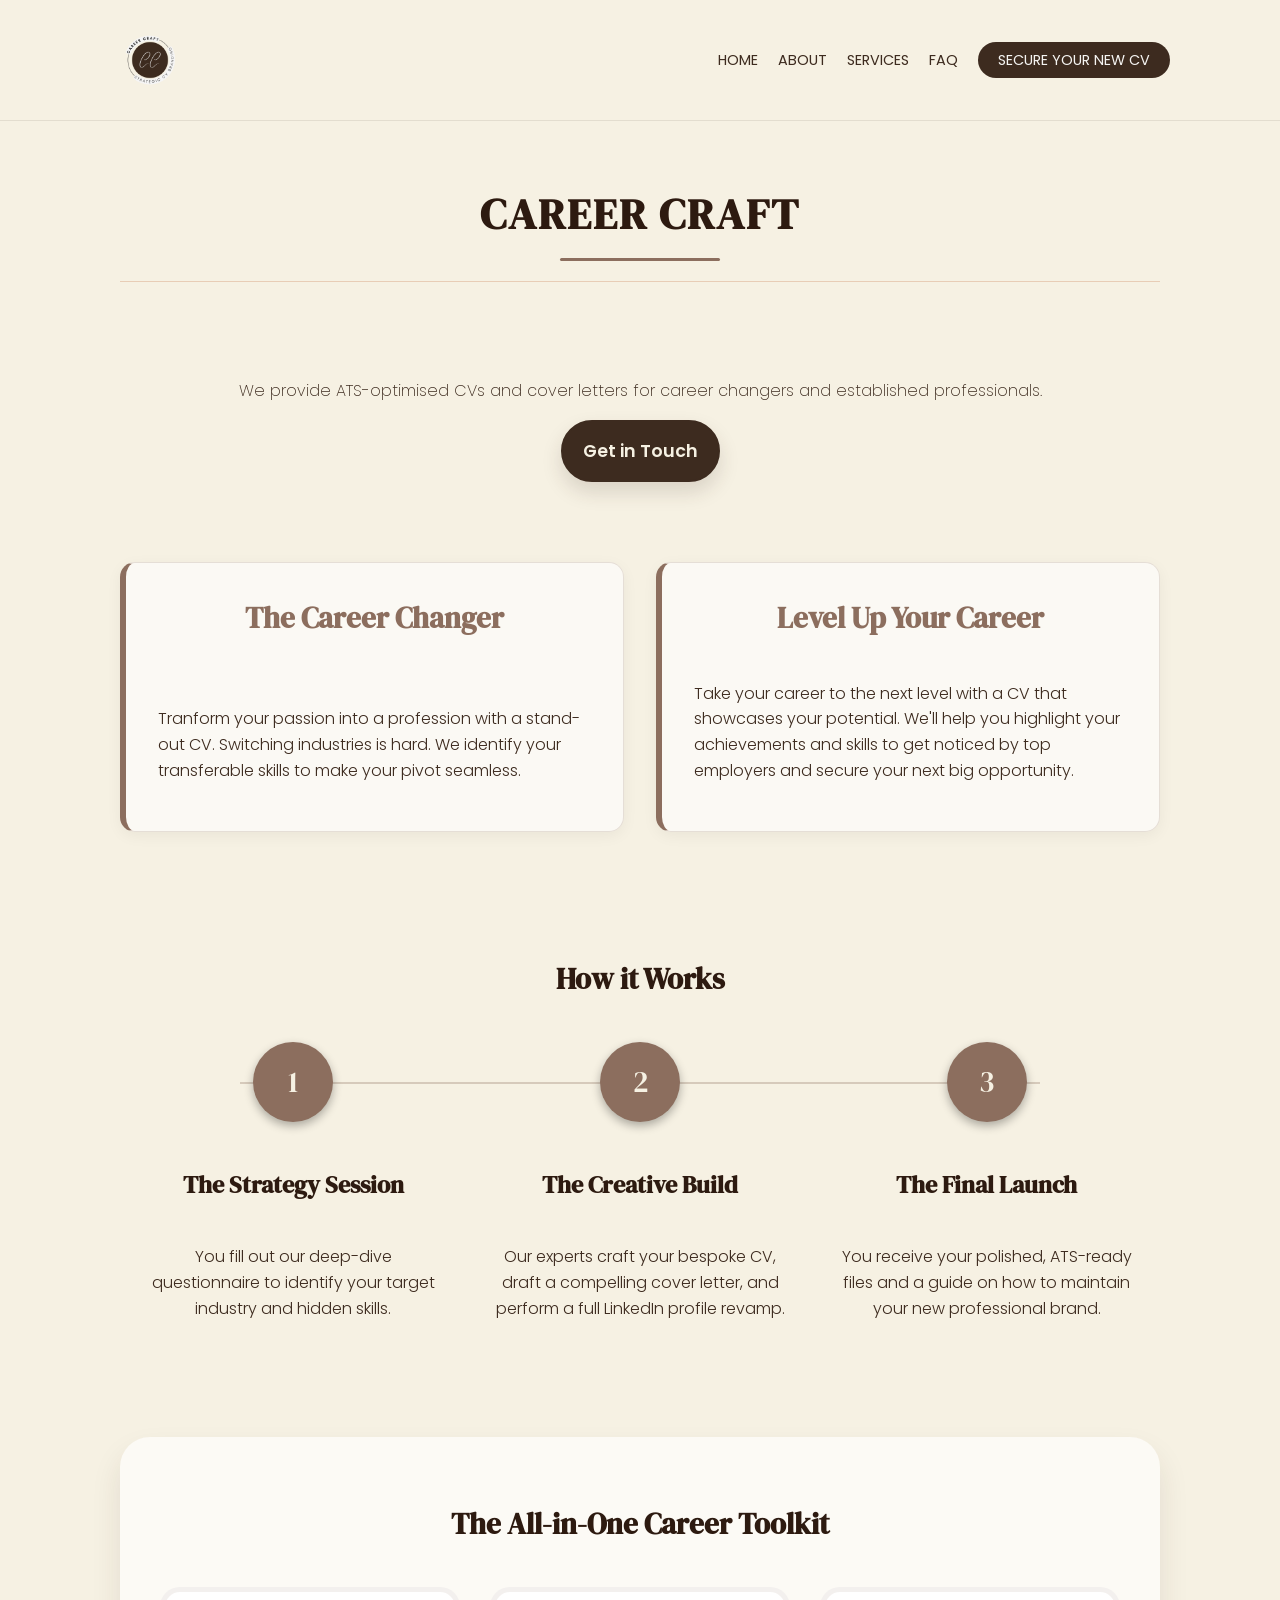
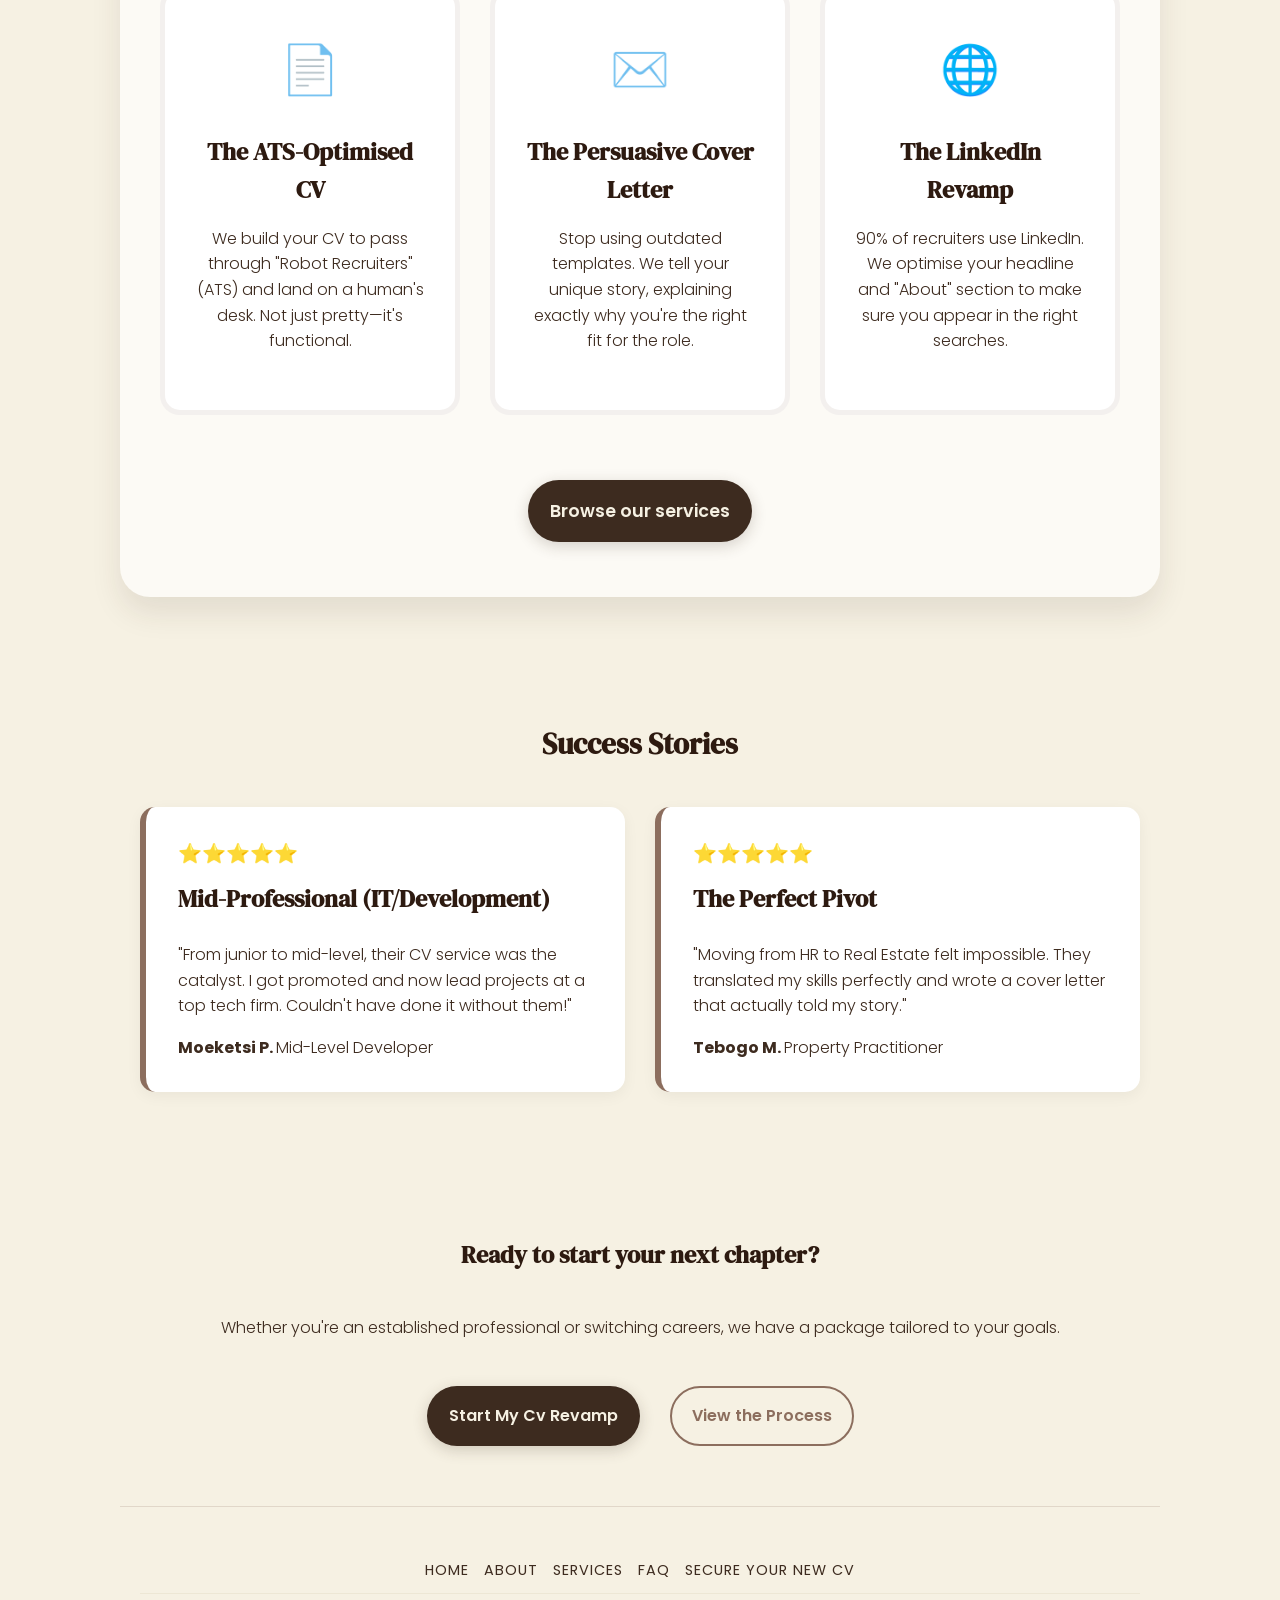
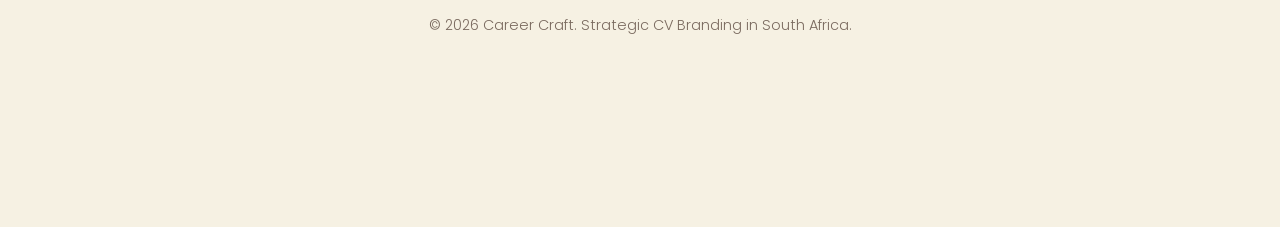
==== index.html @ f2a67783 "updated link names" ====
<!DOCTYPE html>
<html lang="en">

<head>
    <meta charset="UTF-8">
    <meta name="viewport" content="width=device-width, initial-scale=1.0">
    <link rel="stylesheet" href="styles.css">

    <title>Career Craft | Professional CV Writing & ATS Optimization SA</title>
    <link rel="shortcut icon" href="images/favicon.ico.svg" type="image/x-icon">
    <meta property="og:title" content="Home Page | Career Craft">
    <meta property="og:description" content="Professional CV Writing Service">
    <meta property="og:type" content="website">
    <meta property="og:image" content="images/social-preview.png">
    <meta property="og:image:width" content="1200">
    <meta property="og:image:height" content="630">
    <meta property="og:url" content="https://career-craft-ruby-six.vercel.app/">
    <meta property="og:sitename" content="Career Craft">
    <link rel="preconnect" href="https://fonts.googleapis.com">
    <link rel="preconnect" href="https://fonts.gstatic.com" crossorigin>
    <link href="https://fonts.googleapis.com/css2?family=DM+Serif+Display&family=Poppins:wght@300;400;600&display=swap"
        rel="stylesheet">
</head>

<body>



    <nav class="top-nav">
        <div class="nav-container">
            <a href="index.html" class="logo-link">
                <img src="images/logo.png.png" alt="Career Craft Logo" class="nav-logo">
            </a>

            <ul class="nav-links">
                <li><a href="index.html">Home</a></li>
                <li><a href="about.html">About</a></li>
                <li><a href="pricing.html">Services</a></li>
                <li><a href="faq.html">FAQ</a></li>
                <li><a href="contact.html" class="nav-cta">Secure Your New CV</a></li>
            </ul>
        </div>
    </nav>

    <header id="main-title">
        <h1>Career Craft</h1>
    </header>




    <!--Tagline-->
    <section class="hero">
        <p class="tagline">We provide ATS-optimised CVs and cover letters for career changers and established
            professionals.</p>
        <a href="contact.html" class="main-cta-button">Get in Touch</a>
    </section>
    <!--First two cards-->
    <section class="card-container">
        <div class="card">
            <h2>The Career Changer</h2>
            <p>Tranform your passion into a profession with a stand-out CV. Switching industries is hard. We identify
                your transferable skills to make your pivot seamless.</p>
        </div>
        <div class="card">
            <h2>Level Up Your Career</h2>
            <p>Take your career to the next level with a CV that showcases your potential. We'll help you highlight your
                achievements and skills to get noticed by top employers and secure your next big opportunity.</p>
        </div>
    </section>
    <section class="how-it-works">
        <h2>How it Works</h2>
        <div class="process-stepper">
            <div class="step">
                <div class="step-number">1</div>
                <h3>The Strategy Session</h3>
                <p>You fill out our deep-dive questionnaire to identify your target industry and hidden skills.</p>
            </div>
            <div class="step">
                <div class="step-number">2</div>
                <h3>The Creative Build</h3>
                <p>Our experts craft your bespoke CV, draft a compelling cover letter, and perform a full LinkedIn
                    profile
                    revamp.</p>
            </div>
            <div class="step">
                <div class="step-number">3</div>
                <h3>The Final Launch</h3>
                <p>You receive your polished, ATS-ready files and a guide on how to maintain your new professional
                    brand.
                </p>
            </div>
        </div>
    </section>
    <!--Second section of cards-->
    <section class="career-toolkit">
        <h2>The All-in-One Career Toolkit</h2>
        <div class="toolkit-grid">
            <div class="toolkit-card">
                <div class="toolkit-icon">📄</div>
                <h3>The ATS-Optimised CV</h3>
                <p>We build your CV to pass through "Robot Recruiters" (ATS) and land on a human's desk. Not just
                    pretty—it's functional.</p>
            </div>
            <div class="toolkit-card">
                <div class="toolkit-icon">✉️</div>
                <h3>The Persuasive Cover Letter</h3>
                <p>Stop using outdated templates. We tell your unique story, explaining exactly why you're the right fit
                    for
                    the role.</p>
            </div>
            <div class="toolkit-card">
                <div class="toolkit-icon">🌐</div>
                <h3>The LinkedIn Revamp</h3>
                <p>90% of recruiters use LinkedIn. We optimise your headline and "About" section to make sure you appear
                    in
                    the right searches.</p>
            </div>
        </div>
        <div class="toolkit-footer">
            <a href="pricing.html" class="btn-primary">Browse our services</a>
        </div>
    </section>

    <!--Last section of cards-->
    <section class="testimonial-section">
        <h2 class="section-title">Success Stories</h2>
        <div class="testimonial-container">
            <div class="testimonial-card">
                <div class="stars">⭐⭐⭐⭐⭐</div>
                <h3 class="card-headline">Mid-Professional (IT/Development)</h3>
                <p class="card-text">"From junior to mid-level, their CV service was the catalyst. I got promoted and
                    now lead projects at a top tech firm. Couldn't have done it without them!"</p>
                <div class="client-info"><strong>Moeketsi P. </strong><span>Mid-Level Developer</span></div>
            </div>
            <div class="testimonial-card">
                <div class="stars">⭐⭐⭐⭐⭐</div>
                <h3 class="card-headline">The Perfect Pivot</h3>
                <p class="card-text">"Moving from HR to Real Estate felt impossible. They translated my skills perfectly
                    and
                    wrote a
                    cover letter that actually
                    told my story."</p>
                <div class="client-info"><strong>Tebogo M. </strong><span>Property Practitioner</span></div>
            </div>
        </div>
        <!-------Closing paragraph---------->
    </section>
    <section class="home-closer">
        <div class="closer-container">
            <h3>Ready to start your next chapter?</h3>
            <p class="closer-paragraph">Whether you're an established professional or switching careers, we have a
                package tailored to your goals.</p>

            <!-------Pricing and contact buttons------>
            <div class="button-group">
                <a href="pricing.html" class="btn-primary">Start My Cv Revamp</a>
                <a href="about.html" class="btn-secondary">View the Process</a>
            </div>
        </div>
        <!---------Bottom menu bar--------------->
    </section>
    <footer class="site-footer">
        <nav class="bottom-nav">
            <ul class="footer-menu">
                <li><a href="#">Home</a></li>
                <li><a href="about.html" rel="noopener noreferrer">About</a></li>
                <li><a href="pricing.html" rel="noopener noreferrer">Services</a></li>
                <li><a href="faq.html" rel="noopener noreferrer">FAQ</a></li>
                <li><a href="contact.html" rel="noopener noreferrer">Secure Your New CV</a></li>
            </ul>
        </nav>
        <p>&copy; 2026 Career Craft. Strategic CV Branding in South Africa.</p>
    </footer>


    <script src="script.js"></script>
</body>





</html>
---- styles.css ----
* {
    box-sizing: border-box;
}

html {
    scroll-behavior:smooth;
    scroll-padding-top: 120px;
}


body {
    background-color: #f6f1e3;
    color: #3D2B1F;
    font-family: 'Poppins', sans-serif;
    font-weight: 300;
    margin: 0 auto;
    padding: 100px 15px 20px 15px;
    line-height: 1.6;
    overflow-x: hidden;
}

@media (min-width: 1000px) {
    body {
    padding: 110px 120px 150px 120px;
        max-width: 1400px;
        margin: 0 auto;
    }
}


/* Top Navigation Bar */
.top-nav {
    background-color: rgba(246, 241, 227, 0.95);
    backdrop-filter: blur(10px);
    position: fixed;
    top: 0;
    left: 0;
    width: 100%;
    z-index: 1000;
    padding: 5px 0;
    border-bottom: 1px solid rgba(61, 43, 31, 0.1);
}

.nav-container {
    max-width: 1100px;
    margin: 0 auto;
    display: flex;
    justify-content: space-between;
    align-items: center;
    padding: 15px 20px;
}

/* Logo Styling */
.nav-logo {
    height: 80px;
    width: auto;
    display: block;
    transition: height 0.3s ease;
}
/* Responsive Web Design for logo and top nav menu*/
@media (max-width: 768px) {
    .nav-logo {
        height: 65px;
    }
.nav-container {
    padding: 1px 15px;
    flex-direction: column;
    gap: 1px;
}
}

/* Menu links styling */
.nav-links {
    display: flex;
    list-style: none;
    margin: 0;
    flex-wrap: wrap;
    justify-content: center;
    gap: 20px;
}

.nav-links a {
    text-decoration: none;
    color: #3D2B1F;
    font-size: 0.9rem;
    font-weight: 400;
    transition: color 0.3s;
    text-transform: uppercase;
}

.nav-links a:hover {
    color: #7a6a5f;
}

@media (max-width: 768px) {
    .nav-links {
        font-size: 0.8rem;
        gap: 20px;
        padding: 5px;
    }
}

/* Contact Button (CTA) in top nav menu */
.nav-cta {
    background-color: #3D2B1F;
    color: #f5f4f2 !important;
    padding: 8px 20px;
    border-radius: 50px;
    font-weight: 800;
}

.nav-cta:hover {
    background-color: #5a4a3f;
}

/* Headings */

@media (max-width: 768px) {

    h1 {
        font-size: 1.6rem;
    }

    h2 {
        font-size: 1.4rem;
    }

}

h2,
h3,
h4 {
    font-family: 'DM Serif Display', serif;
    color: #2D1A10;
}



#main-title h1 {
    text-align: center;
    padding: 40px 0 20px 0;
    border-bottom: 1px solid rgba(177, 63, 1, 0.2);
    margin-bottom: 40px;
    font-size: 2.7rem;
    letter-spacing: 2px;
    text-transform: uppercase;
    font-family: 'DM Serif Display', serif;
        color: #2D1A10;
}


#main-title h1::after {
    content: '';
    display: block;
    width: 160px;
    height: 3px;
    background-color: #8C6E5E;
    margin: 10px auto 0;
    border-radius: 2px;
}

h2 {
    text-align: center;
    font-size: 1.8rem;
}

h3{
    font-size: 1.5rem;
}

h4 {
    font-size: 1.3rem;
}

p {
    font-size: 1rem;
}

.tagline {
    text-align: center;
    font-weight: 200;
}






/* Card Container Layout */
.card-container {
    display: grid;
    grid-template-columns: repeat(auto-fit, minmax(300px, 1fr));
    gap: 2rem;
    padding: 40px 0;
}

/* Styling for the individual cards */
.card {
    background: rgba(255, 255, 255, 0.6);
    padding: 2rem;
    border-radius: 15px;
    border: 1px solid rgba(140, 110, 94, 0.2);
    transition: transform 0.3s ease, box-shadow 0.3s ease;
    display: flex;
    flex-direction: column;
    justify-content: space-between;
    border-left: 6px solid #8C6E5E;
    box-shadow: 0 4px 15px rgba(0, 0, 0, 0.05); /* Accent line */
}

.card:hover {
    transform: translateY(-10px);
    box-shadow: 0 10px 20px rgba(61, 43, 31, 0.1);
    background: #ffffff;
}

.card h2 {
    margin-top: 0;
    color: #8C6E5E;
}

/* --- Testimonial cards section --- */
.testimonial-section {
    padding: 60px 20px;
    text-align: center;
}

.testimonial-container {
    display: flex;
    flex-direction: column;
    gap: 30px;
    align-items: center;
    margin-top: 40px;
}

.testimonial-card {
    background: #fff;
    padding: 2rem;
    border-radius: 15px;
    border-left: 6px solid #8C6E5E;
    /* Accent line in your brand color */
    box-shadow: 0 4px 15px rgba(0, 0, 0, 0.05);
    width: 100%;
    max-width: 450px;
    /* Prevents cards from getting too wide on tablets */
    box-sizing: border-box;
    text-align: left;
}

.stars {
    color: #8C6E5E;
    margin-bottom: 10px;
    font-size: 1.2rem;
}

.card-headline {
    margin-top: 0;
}

.testimonial-card:hover {
    transform: translateY(-10px);
        box-shadow: 0 10px 20px rgba(61, 43, 31, 0.1);
        background: #ffffff;
}


@media (min-width: 768px) {
    .testimonial-container {
        flex-direction: row;
        /* Side-by-side on desktop */
        justify-content: center;
        align-items: stretch;
        /* Makes cards equal height */
    }

    .testimonial-card {
        flex: 1;
        max-width: 500px;
    }
}

/********Pricing Section**********/

.pricing-card.featured {
    border: 2px solid #8C6E5E;
    transform: scale(1.05);
    background-color: #ffffff;
    z-index: 2;
}


@media (max-width: 768px) {
    .pricing-card.featured {
        transform: scale(1);
        /* Disable scale on mobile to prevent overflow */
        margin: 20px 0;
    }
}

/* --- Process Section Styling --- */
/* --- How It Works Section --- */
.how-it-works {
    padding: 60px 20px;
    text-align: center;
    width: 100%;
    max-width: 1200px;
    margin: 0 auto;
}

.process-stepper {
    display: flex;
    flex-direction: column;
    /* Default to vertical for mobile */
    align-items: center;
    gap: 40px;
    margin-top: 40px;
    position: relative;
}

.process-stepper .step {
    flex: 1;
    display: flex;
    flex-direction: column;
    align-items: center;
    max-width: 400px;
    /* Prevents text from stretching too wide */
}

.step-number {
    width: 80px;
    height: 80px;
    background-color: #8C6E5E;
    color: #f6f1e3;
    border-radius: 50%;
    display: flex;
    align-items: center;
    justify-content: center;
    font-size: 1.8rem;
    font-family: 'DM Serif Display', serif;
    margin-bottom: 20px;
    box-shadow: 0 4px 10px rgba(0, 0, 0, 0.3);
    z-index: 2;
}

/* Desktop Layout: Switch to Row */
@media (min-width: 769px) {
    .process-stepper {
        flex-direction: row;
        justify-content: space-between;
        align-items: flex-start;
    }

    /* The connector line only appears on desktop */
    .process-stepper::after {
        content: '';
        position: absolute;
        top: 40px;
        left: 10%;
        right: 10%;
        height: 2px;
        background: rgba(140, 110, 94, 0.3);
        z-index: 1;
    }
}

/* Small Phone Adjustments */
@media (max-width: 480px) {
    .how-it-works {
        padding: 40px 10px;
    }

    .step-number {
        width: 60px;
        height: 60px;
        font-size: 1.4rem;
    }

    .process-stepper h3 {
        font-size: 1.5rem;
    }
}



/** --- Career Toolkit Section --- */
.career-toolkit {
    background-color: #fcfaf5;
    box-shadow: 0 16px 30px rgba(61, 43, 31, 0.1);
    padding: 40px 40px;
    border-radius: 30px;
    margin: 40px auto;
    max-width: 1200px;
}

.toolkit-grid {
    display: grid;
    grid-template-columns: repeat(auto-fit, minmax(280px, 1fr));
    gap: 30px;
    margin-top: 40px;
}

.toolkit-card {
    background: #ffffff;
    padding: 40px 30px;
    border-radius: 20px;
    border: 5px solid rgba(140, 110, 94, 0.1);
    transition: all 0.3s ease;
    text-align: center;
}

.toolkit-card:hover {
    box-shadow: 0 15px 30px rgba(61, 43, 31, 0.08);
    transform: translateY(-5px);
}

.toolkit-icon {
    font-size: 3rem;
    margin-bottom: 20px;
    display: block;
}

.toolkit-card h3 {
    margin-bottom: 15px;
}

.toolkit-footer {
    margin-top: 50px;
    text-align: center;
}

/* --- Buttons except nva cta button --- */
.btn-primary,
.btn-secondary,
.price-btn {
    display: inline-block;
    border-radius: 50px;
    font-family: 'Poppins', sans-serif;
    font-weight: 600;
    text-decoration: none;
    cursor: pointer;
    transition: all 0.3s ease;
    border: 2px solid transparent;
    text-align: center;
}


.btn-primary {
    background-color: #3D2B1F;
    color: #f6f1e3;
    box-shadow: 0 4px 15px rgba(61, 43, 31, 0.2);
    padding: 15px 20px;
}

.btn-primary:hover {
    background-color: #8C6E5E;
    transform: translateY(-3px);
    box-shadow: 0 6px 20px rgba(140, 110, 94, 0.3);
}

.btn-secondary {
    background-color: transparent;
    border-color: #8C6E5E;
    color: #8C6E5E;
    padding: 15px 20px;
}

.btn-secondary:hover {
    background-color: #8C6E5E;
    color: #f6f1e3;
    transform: translateY(-3px);
    box-shadow: 0 6px 20px rgba(140, 110, 94, 0.3);
}

@media (max-width: 768px) {
    .btn-primary,
    .btn-secondary,
    .price-btn {
        padding: 12px 20px;
        font-size: 0.9rem;
    }

    .btn-primary:hover,
    .btn-secondary:hover,
    .price-btn:hover {
        transform: translateY(-2px);
        color: #f6f1e3;
        background-color: #8C6E5E;
        box-shadow: 0 6px 20px rgba(140, 110, 94, 0.3);
    }
}

/* --- Toolkit Footer Specific Adjustment --- */
.toolkit-footer{
    padding: 15px 20px;
    font-size: 1.1rem;
}



.hero {
    text-align: center;
    padding: 40px 20px;
}
/* --- Main CTA Button (Hero & Closer) --- */

.main-cta-button {
    display: inline-block;
    background-color: #3D2B1F;
    color: #f6f1e3;
    padding: 15px 20px;
    border-radius: 50px;
    font-family: 'Poppins', sans-serif;
    font-weight: 600;
    font-size: 1.1rem;
    text-decoration: none;
    border: 2px solid #3D2B1F;
    transition: all 0.4s cubic-bezier(0.175, 0.885, 0.32, 1.275);
    box-shadow: 0 10px 20px rgba(61, 43, 31, 0.15);
    cursor: pointer;
    animation: cta-pulse 1s infinite;
}

.main-cta-button:hover {
    background-color: #8C6E5E;
        transform: translateY(-3px);
        box-shadow: 0 6px 20px rgba(140, 110, 94, 0.3);
}

@media (max-width: 768px) {
    .main-cta-button {
        padding: 15px 30px;
        font-size: 0.9rem;
    }
}

/* Pulsing animation */
@keyframes cta-pulse {
    0% {
        box-shadow: 0 0 0 0 rgba(61, 43, 31, 0.4);
    }

    70% {
        box-shadow: 0 0 0 15px rgba(61, 43, 31, 0);
    }

    100% {
        box-shadow: 0 0 0 0 rgba(61, 43, 31, 0);
    }
}



.home-closer {
    padding: 60px 20px; 
    text-align: center;
    background-color: #f6f1e3;
}

.button-group {
    display: flex;
    flex-wrap: column;
    justify-content: center;
    gap: 20px;
    margin-top: 30px;
    width: 100%;
}

@media (min-width: 768px) {
    .button-group {
        flex-direction: row;
        /* Side-by-side on desktop only */
        justify-content: center;
        gap: 30px;
    }
}

.hero,
.closer-container {
    text-align: center;
    display: flex;
    flex-direction: column;
    align-items: center;
}



/******************Footer***********************/

.footer-menu {
    display: flex;
    justify-content: center;
    list-style: none;
    padding: 0;
    margin: 5px;
    gap: 15px;
    flex-wrap: wrap;
    list-style: none;

}

.footer-menu li {
    margin: 5px 0;
}

.footer-menu li a {
    color: #3D2B1F;
    text-decoration: none;
    transition: color 0.3s;
    font-weight: 400;
    text-transform: uppercase;
    letter-spacing: 1px;
    font-size: 0.9rem;
}


.footer-menu li a:hover {
    color: #8C6E5E;
}

.site-footer {
    border-top: 1px solid rgba(142, 110, 94, 0.2);
    margin-top: 0;
    text-align: center;
    position: relative;
    color: white;
    bottom: 0;
    left: 0;
    width: 100%;
    background-color: #f6f1e3;
    z-index: 10;
    padding: 40px 20px;
    transition: transform 0.3s ease;
}

@media (max-width: 768px) {
    .site-footer {
        padding-top: 8px;
    }
}

.site-footer p {
    margin: 0;
    font-size: 0.9rem;
    color: #7a6a5f;
    border-top: 1px solid #ede7d5;
    padding-top: 20px;
}

@media (max-width: 400px) {
    .site-footer p {
        font-size: 0.8rem;
        padding-right: 20px;
    }
}

.process-section {
    padding: 80px 20px;
    background-color: #fcfaf5;
}

.process-grid {
    display: flex;
    flex-wrap: wrap;
    gap: 30px;
    justify-content: center;
    max-width: 1200px;
    margin: 40px auto 0;
}

.about-step {
    background: #ffffff;
    flex: 1;
    min-width: 280px;
    /* Forces cards to stack on small mobile screens */
    max-width: 350px;
    padding: 40px 30px;
    border-radius: 15px;
    border-top: 5px solid #3D2B1F;
    /* Thick accent border at the top */
    box-shadow: 0 10px 30px rgba(61, 43, 31, 0.05);
    /* Very soft shadow */
    transition: all 0.3s ease;
    text-align: left;
    /* Keeps the text readable */
}

.about-step:hover {
    transform: translateY(-10px);
    /* Lifts the card on hover */
    box-shadow: 0 15px 40px rgba(61, 43, 31, 0.12);
}

.about-step h4 {
    color: #3D2B1F;
    margin-bottom: 15px;
    display: flex;
    align-items: center;
}

.about-step p {
    line-height: 1.6;
    color: #5a4a3f;
    /* Slightly softer brown for the body text */
}

/* Optional: Add a subtle number circle if you want to get fancy */
.about-step h4::before {
    content: '';
    display: inline-block;
    width: 8px;
    height: 8px;
    background-color: #3D2B1F;
    border-radius: 50%;
    margin-right: 12px;
}

/* --- About Hero Section --- */
.about-hero {
    padding: 70px 20px;
    text-align: center;
    background: linear-gradient(135deg, rgba(170, 149, 136, 0.95), rgba(45, 26, 16, 0.95));
    backdrop-filter: blur(10px);
    color: #f6f1e3;
    margin-bottom: 50px;
    border-radius: 40px;
}

.about-hero h1 {
    color: #f6f1e3;
    font-size: 1.6rem;
    margin-bottom: 20px;
}

.about-hero p {
    max-width: 800px;
    margin: 0 auto;
    line-height: 1.8;
    opacity: 0.9;
}

/* --- Why Choose Us Section --- */
.why-choose-us {
    padding: 80px 20px;
    max-width: 1000px;
    margin: 0 auto;
    text-align: center;
}


.why-grid {
    display: flex;
    flex-direction: column;
    align-items: center;
    gap: 25px;
    background-color: #ffffff;
    padding: 50px;
    border-radius: 20px;
    box-shadow: 10px 10px 0px #3D2B1F;
    /* Matching the decorative shadow style */
}


.why-item-heading {
    color: #3D2B1F;
    margin-bottom: 10px;
}


.why-item-paragraph {
    line-height: 1.8;
    max-width: 800px;
    color: #5a4a3f;
    margin: 0;
}

.process-section-paragraph {
    color: #3D2B1F;
    margin-bottom: 40px;
    text-align: center;
}

.pricing-container {
    display: flex;
    flex-wrap: wrap;
    justify-content: center;
    /* Keeps both cards centered */
    gap: 40px;
    /* Increased gap for better separation */
    padding: 60px 20px;
    max-width: 900px;
    /* Constraining width so two cards look balanced */
    margin: 0 auto;
}

.pricing-paragraph {
    font-size: 1rem;
    line-height: 1.8;
    color: #5a4a3f;
    text-align: center;
    margin-top: 20px;
}

.price-btn {
    background-color: #3D2B1F;
    color: #f6f1e3;
    box-shadow: 0 4px 15px rgba(61, 43, 31, 0.2);
    padding: 15px 20px;
}

.price-btn:hover {
    background-color: #8C6E5E;
    transform: translateY(-3px);
    box-shadow: 0 6px 20px rgba(140, 110, 94, 0.3);
}

.popular-badge {
    position: absolute;
    font-size: 0.9rem;
    font-family: 'DM Serif Display', serif;
    color: #2D1A10;
}

/* --- FAQ Page Styling --- */
.faq-section {
    max-width: 900px;
    margin: 60px auto;
    padding: 0 20px;
}

.faq-item {
    background: #ffffff;
    margin-bottom: 25px;
    padding: 30px;
    border-radius: 15px;
    border-left: 6px solid #3D2B1F;
    /* Brand accent line */
    box-shadow: 0 5px 15px rgba(61, 43, 31, 0.05);
    transition: transform 0.2s ease;
}

.faq-item:hover {
    transform: translateX(10px);
    /* Subtle shift to the right on hover */
    box-shadow: 0 8px 25px rgba(61, 43, 31, 0.1);
}

.faq-item h3 {
    margin-top: 0;
    color: #3D2B1F;
    line-height: 1.4;
}

.faq-item p {
    margin-bottom: 0;
    line-height: 1.7;
    color: #5a4a3f;
    font-size: 1rem;
    margin-top: 15px;
}


.faq-footer {
    text-align: center;
    margin-top: 50px;
    padding: 40px;
    background-color: #ede7d5;
    border-radius: 20px;
}




/* Tooltip Container Styling */
.tooltip-trigger {
    border-bottom: 2px dotted #3D2B1F;
    /* Visual cue that it's interactive */
    cursor: help;
    position: relative;
    font-weight: 600;
}

/* The actual tooltip box */
.tooltip-trigger::after {
    content: attr(data-tooltip);
    position: absolute;
    bottom: 125%;
    left: 50%;
    transform: translateX(-50%);
    background-color: #3D2B1F;
    color: #f6f1e3;
    padding: 10px;
    border-radius: 8px;
    font-size: 0.85rem;
    width: 200px;
    text-align: center;
    visibility: hidden;
    opacity: 0;
    transition: opacity 0.3s;
    z-index: 1000;
}

/* Show tooltip on hover */
.tooltip-trigger:hover::after {
    visibility: visible;
    opacity: 1;
}

/* Small arrow at the bottom of tooltip */
.tooltip-trigger::before {
    content: "";
    position: absolute;
    bottom: 110%;
    left: 50%;
    transform: translateX(-50%);
    border: 8px solid transparent;
    border-top-color: #3D2B1F;
    visibility: hidden;
    opacity: 0;
    transition: opacity 0.3s;
}

.tooltip-trigger:hover::before {
    visibility: visible;
    opacity: 1;
}


@media (max-width: 768px) {
    .footer-menu {
        gap: 10px;
        font-size: 0.8rem;
        padding-right: 27px;
    }
}

.contact-form-container {
    min-height: 600px;
    /* Ensures space is reserved for the form */
    margin-top: 20px;
    background: #fff;
    /* Optional: makes the form area pop against the page background */
    border-radius: 15px;
}

.contact-hero p {
    text-align: center;
}
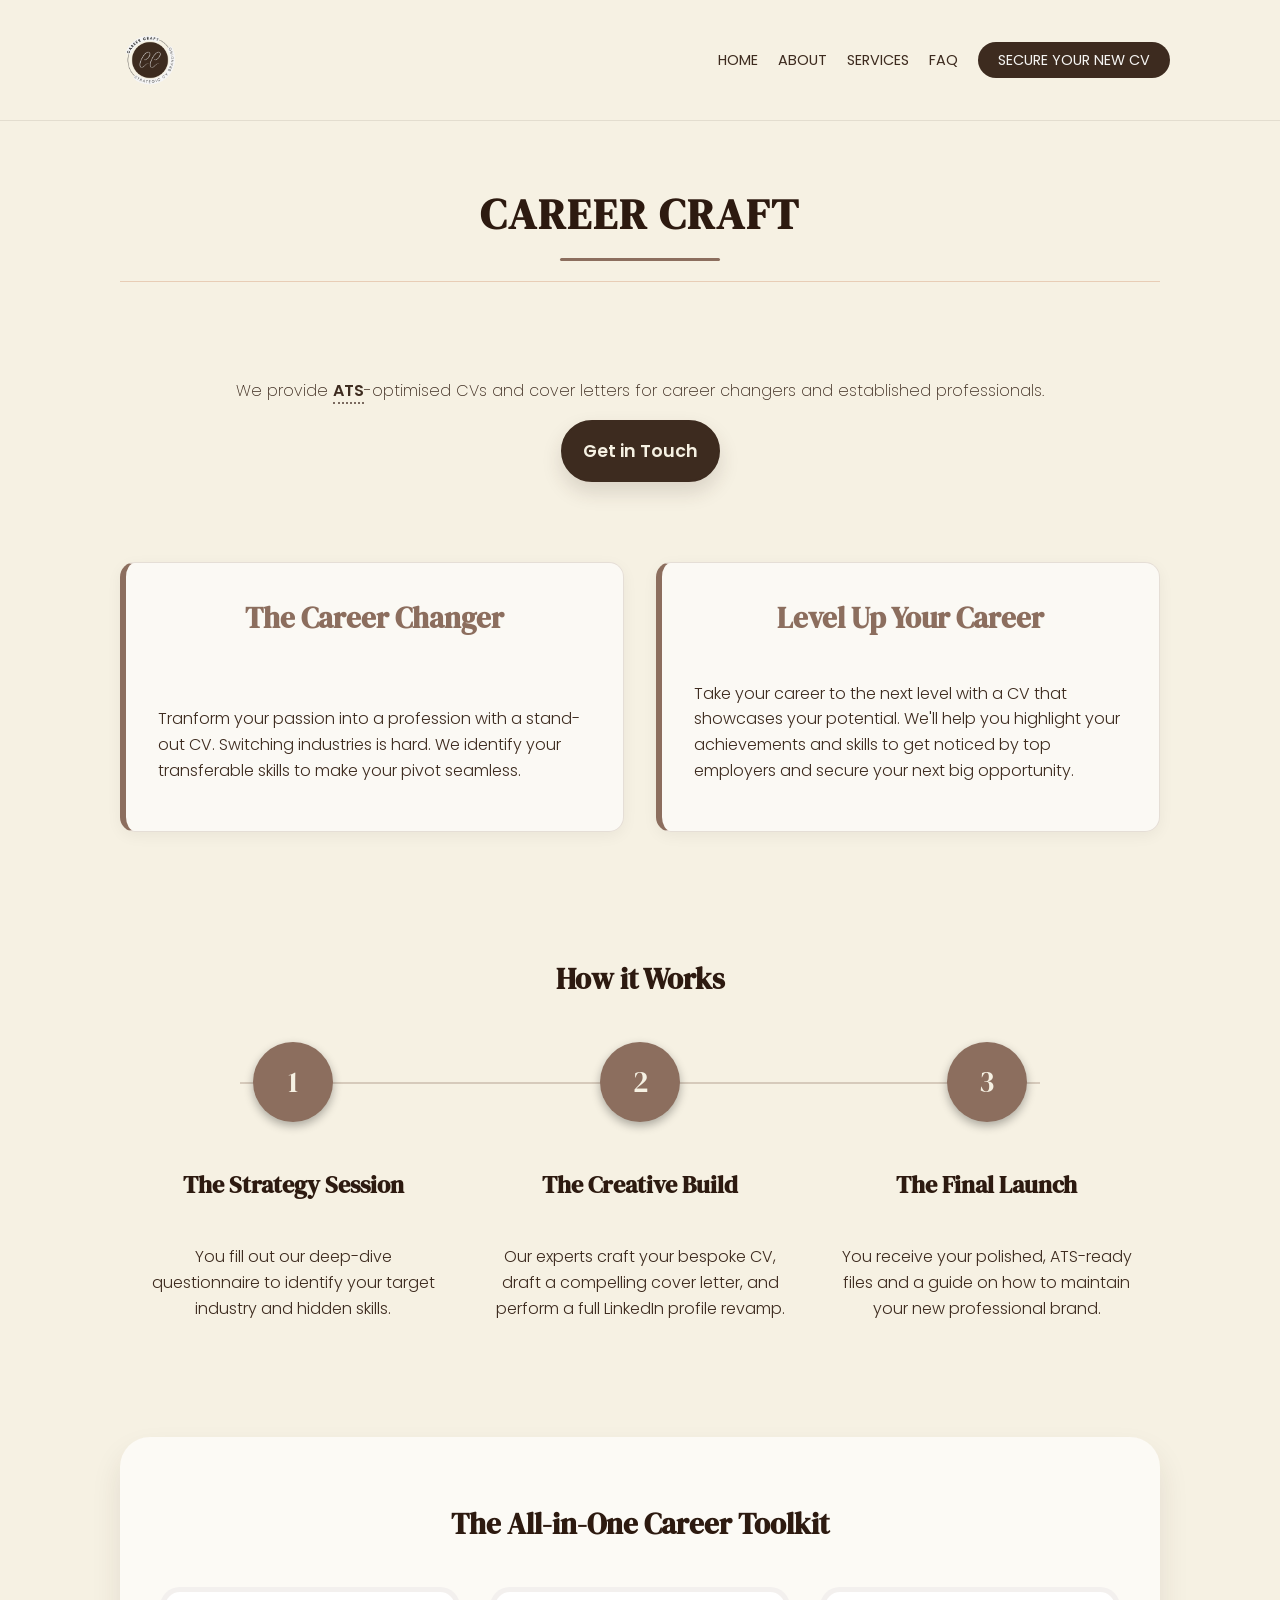
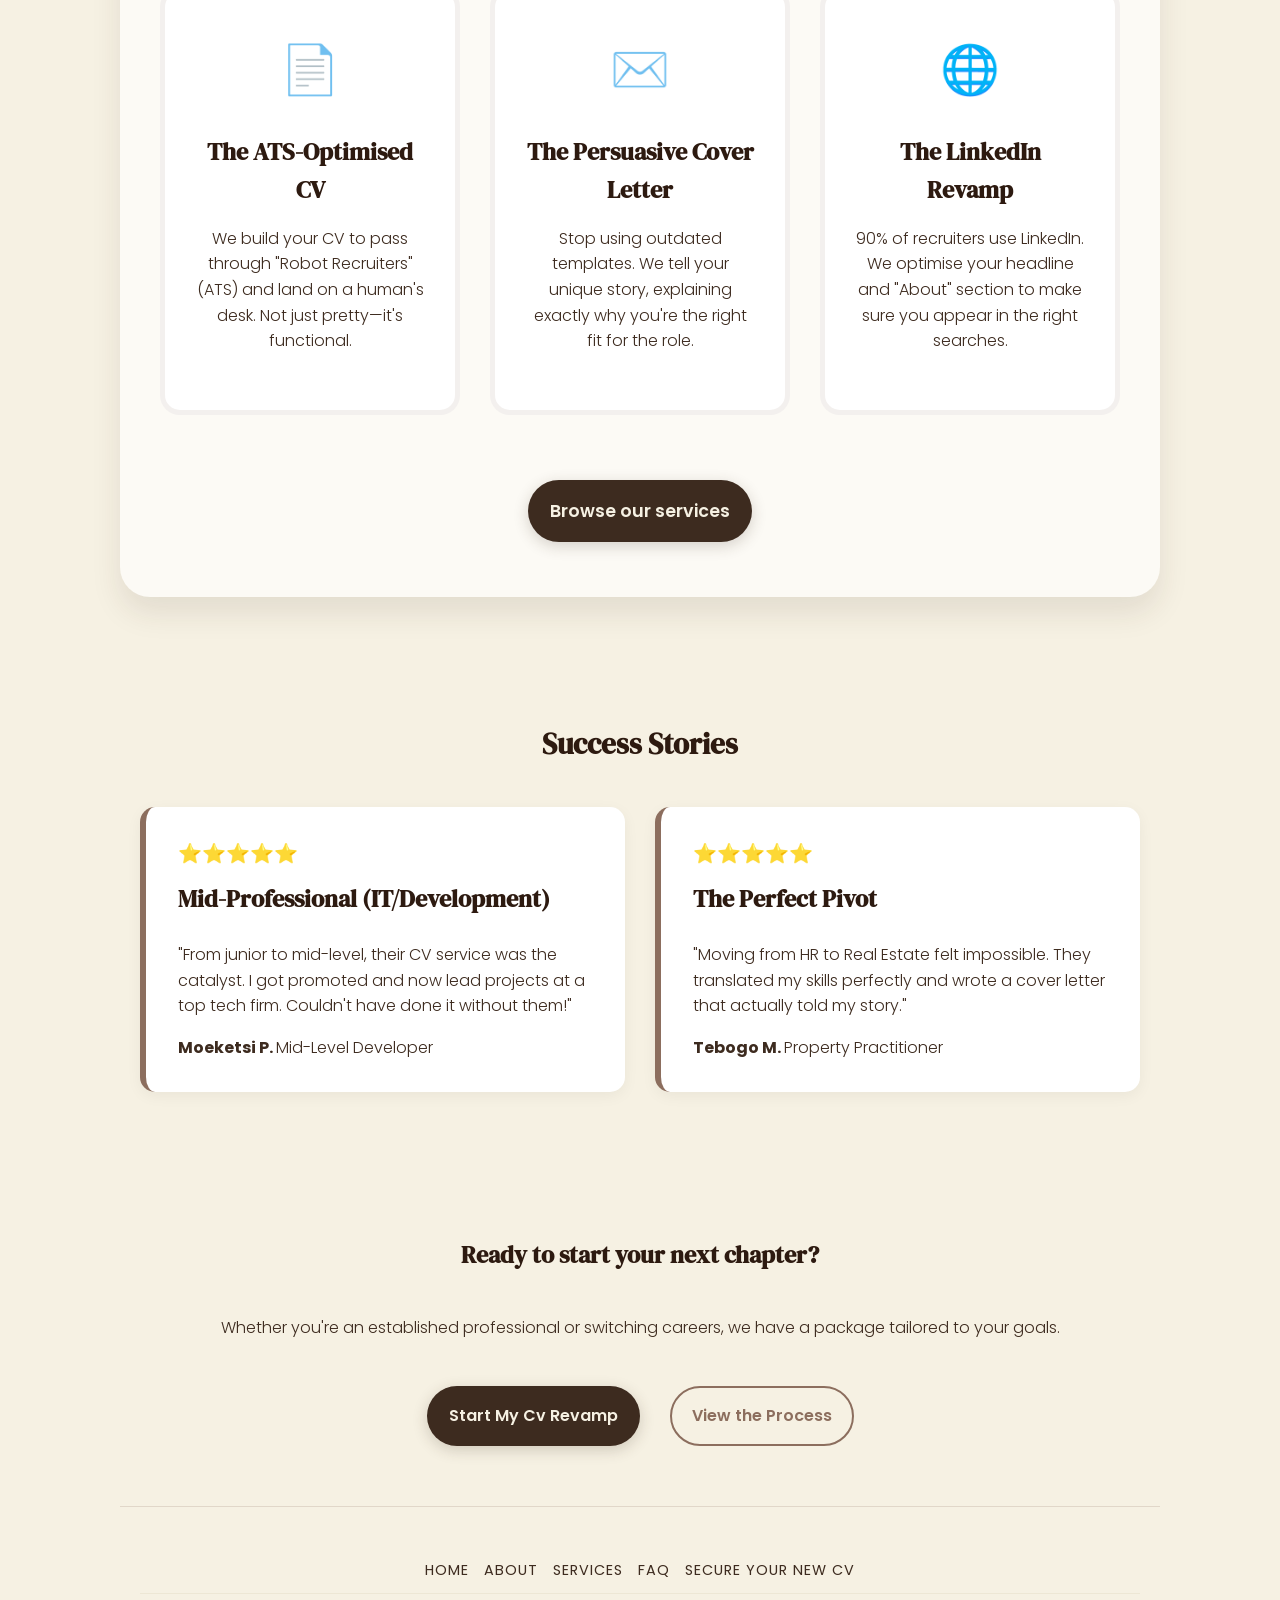
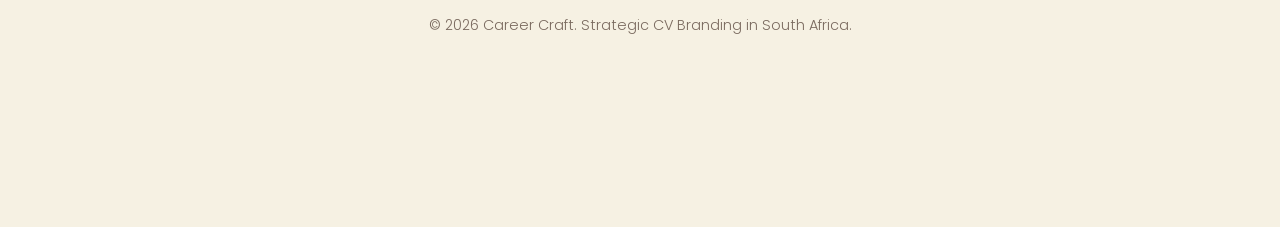
==== commit 62461757: "added an extra tooltip on the index page" ====
--- a/index.html
+++ b/index.html
@@ -51,7 +51,7 @@
 
     <!--Tagline-->
     <section class="hero">
-        <p class="tagline">We provide ATS-optimised CVs and cover letters for career changers and established
+        <p class="tagline">We provide <span class="tooltip-trigger text-only" data-tooltip="Applicant Tracking Systems: Software used by recruiters to filter CVs based on keywords. We ensure your CV passes these filters.">ATS</span>-optimised CVs and cover letters for career changers and established
             professionals.</p>
         <a href="contact.html" class="main-cta-button">Get in Touch</a>
     </section>
--- a/styles.css
+++ b/styles.css
@@ -671,22 +671,18 @@
     background: #ffffff;
     flex: 1;
     min-width: 280px;
-    /* Forces cards to stack on small mobile screens */
     max-width: 350px;
     padding: 40px 30px;
     border-radius: 15px;
     border-top: 5px solid #3D2B1F;
-    /* Thick accent border at the top */
     box-shadow: 0 10px 30px rgba(61, 43, 31, 0.05);
     /* Very soft shadow */
     transition: all 0.3s ease;
     text-align: left;
-    /* Keeps the text readable */
 }
 
 .about-step:hover {
     transform: translateY(-10px);
-    /* Lifts the card on hover */
     box-shadow: 0 15px 40px rgba(61, 43, 31, 0.12);
 }
 
@@ -700,10 +696,9 @@
 .about-step p {
     line-height: 1.6;
     color: #5a4a3f;
-    /* Slightly softer brown for the body text */
-}
-
-/* Optional: Add a subtle number circle if you want to get fancy */
+}
+
+
 .about-step h4::before {
     content: '';
     display: inline-block;
@@ -870,56 +865,100 @@
 
 
 
-/* Tooltip Container Styling */
+/* --- Final Tooltip & Image Popup Fix --- */
 .tooltip-trigger {
-    border-bottom: 2px dotted #3D2B1F;
-    /* Visual cue that it's interactive */
     cursor: help;
     position: relative;
     font-weight: 600;
-}
-
-/* The actual tooltip box */
-.tooltip-trigger::after {
-    content: attr(data-tooltip);
+    color: #3D2B1F;
+    border-bottom: 2px dotted #7a6a5f;
+}
+
+/* Hide the image by default */
+.tooltip-trigger .tooltip-image {
+    visibility: hidden;
+    opacity: 0;
+    width: 320px;
+    /* Large enough to see the LinkedIn details */
+    height: auto;
+    background-color: #3D2B1F;
+    border: 2px solid #7a6a5f;
     position: absolute;
-    bottom: 125%;
+    z-index: 1000;
+    bottom: 150%;
+    /* Position it well above the text */
     left: 50%;
     transform: translateX(-50%);
+    transition: opacity 0.4s ease, transform 0.4s ease;
+    border-radius: 12px;
+    box-shadow: 0 10px 30px rgba(0, 0, 0, 0.4);
+    pointer-events: none;
+    /* Prevents the image from flickering on hover */
+}
+
+/* Show the image and slide it up slightly on hover */
+.tooltip-trigger:hover .tooltip-image {
+    visibility: visible;
+    opacity: 1;
+    transform: translateX(-50%) translateY(-10px);
+}
+
+/* Optional: Add a small arrow pointing down to the text */
+.tooltip-trigger:hover::before {
+    content: "";
+    position: absolute;
+    bottom: 130%;
+    left: 50%;
+    transform: translateX(-50%);
+    border: 10px solid transparent;
+    border-top-color: #3D2B1F;
+    z-index: 1001;
+}
+
+/* Specifically widen portrait-style mockups */
+.tooltip-trigger:hover img[alt*="CV"],
+.tooltip-trigger:hover img[alt*="Cover"],
+.tooltip-trigger:hover img[alt*="Guide"]{
+    width: 350px;
+    /* Wider to make the portrait document readable */
+    max-height: 450px;
+    /* Prevents it from being too tall for the screen */
+    transform: translateX(-50%) translateY(-20px);
+    /* Lifts it slightly higher */
+}
+
+.tooltip-trigger:hover img[alt*="LinkedIn"] {
+    width: 350px;
+    /* Standard width for LinkedIn mockup */
+    max-height: 400px;
+    /* Prevents it from being too tall */
+    transform: translateX(-50%) translateY(-20px);
+}
+
+/* --- Text-Only Tooltip Style --- */
+.tooltip-trigger.text-only::after {
+    content: attr(data-tooltip);
+    visibility: hidden;
+    opacity: 0;
+    width: 250px;
     background-color: #3D2B1F;
     color: #f6f1e3;
-    padding: 10px;
+    text-align: center;
+    padding: 12px;
     border-radius: 8px;
-    font-size: 0.85rem;
-    width: 200px;
-    text-align: center;
-    visibility: hidden;
-    opacity: 0;
-    transition: opacity 0.3s;
+    position: absolute;
     z-index: 1000;
-}
-
-/* Show tooltip on hover */
-.tooltip-trigger:hover::after {
-    visibility: visible;
-    opacity: 1;
-}
-
-/* Small arrow at the bottom of tooltip */
-.tooltip-trigger::before {
-    content: "";
-    position: absolute;
-    bottom: 110%;
+    bottom: 130%;
     left: 50%;
     transform: translateX(-50%);
-    border: 8px solid transparent;
-    border-top-color: #3D2B1F;
-    visibility: hidden;
-    opacity: 0;
-    transition: opacity 0.3s;
-}
-
-.tooltip-trigger:hover::before {
+    transition: opacity 0.3s ease;
+    font-size: 0.8rem;
+    font-weight: 400;
+    line-height: 1.4;
+    pointer-events: none;
+}
+
+.tooltip-trigger.text-only:hover::after {
     visibility: visible;
     opacity: 1;
 }
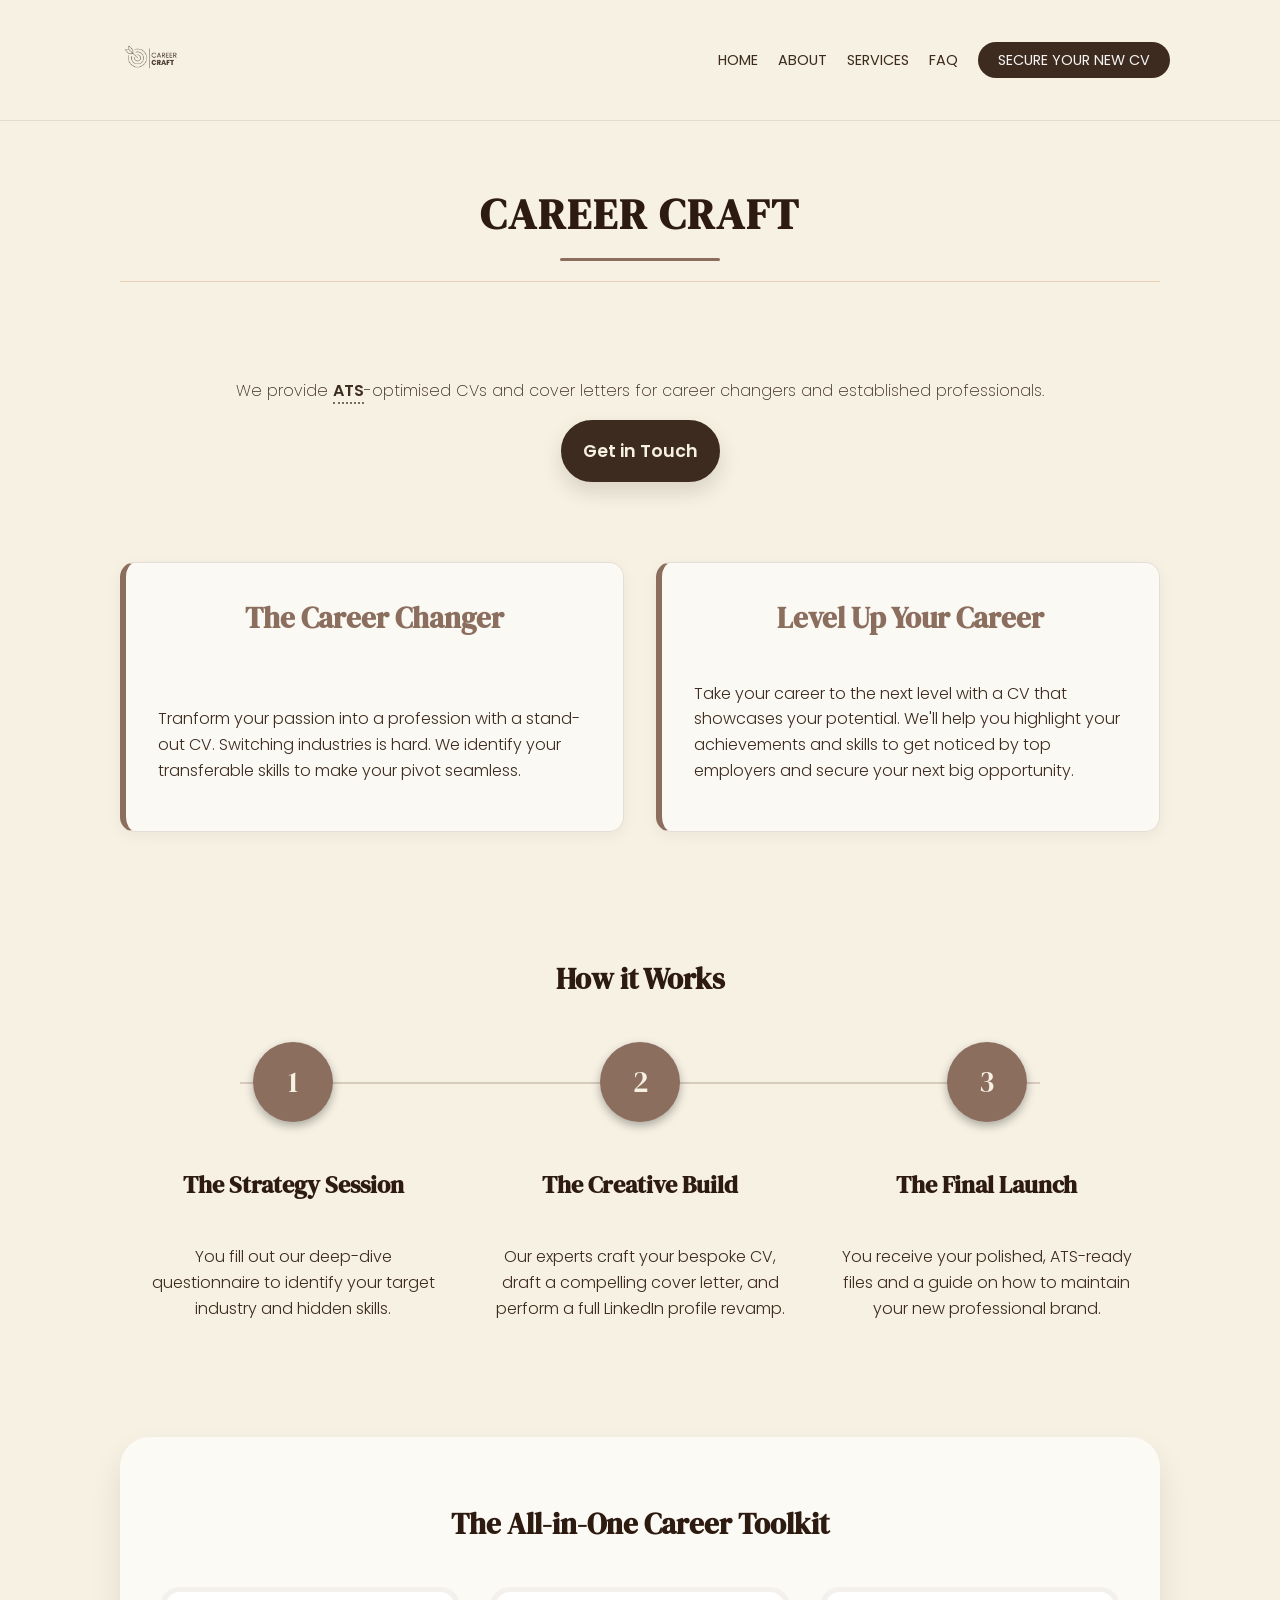
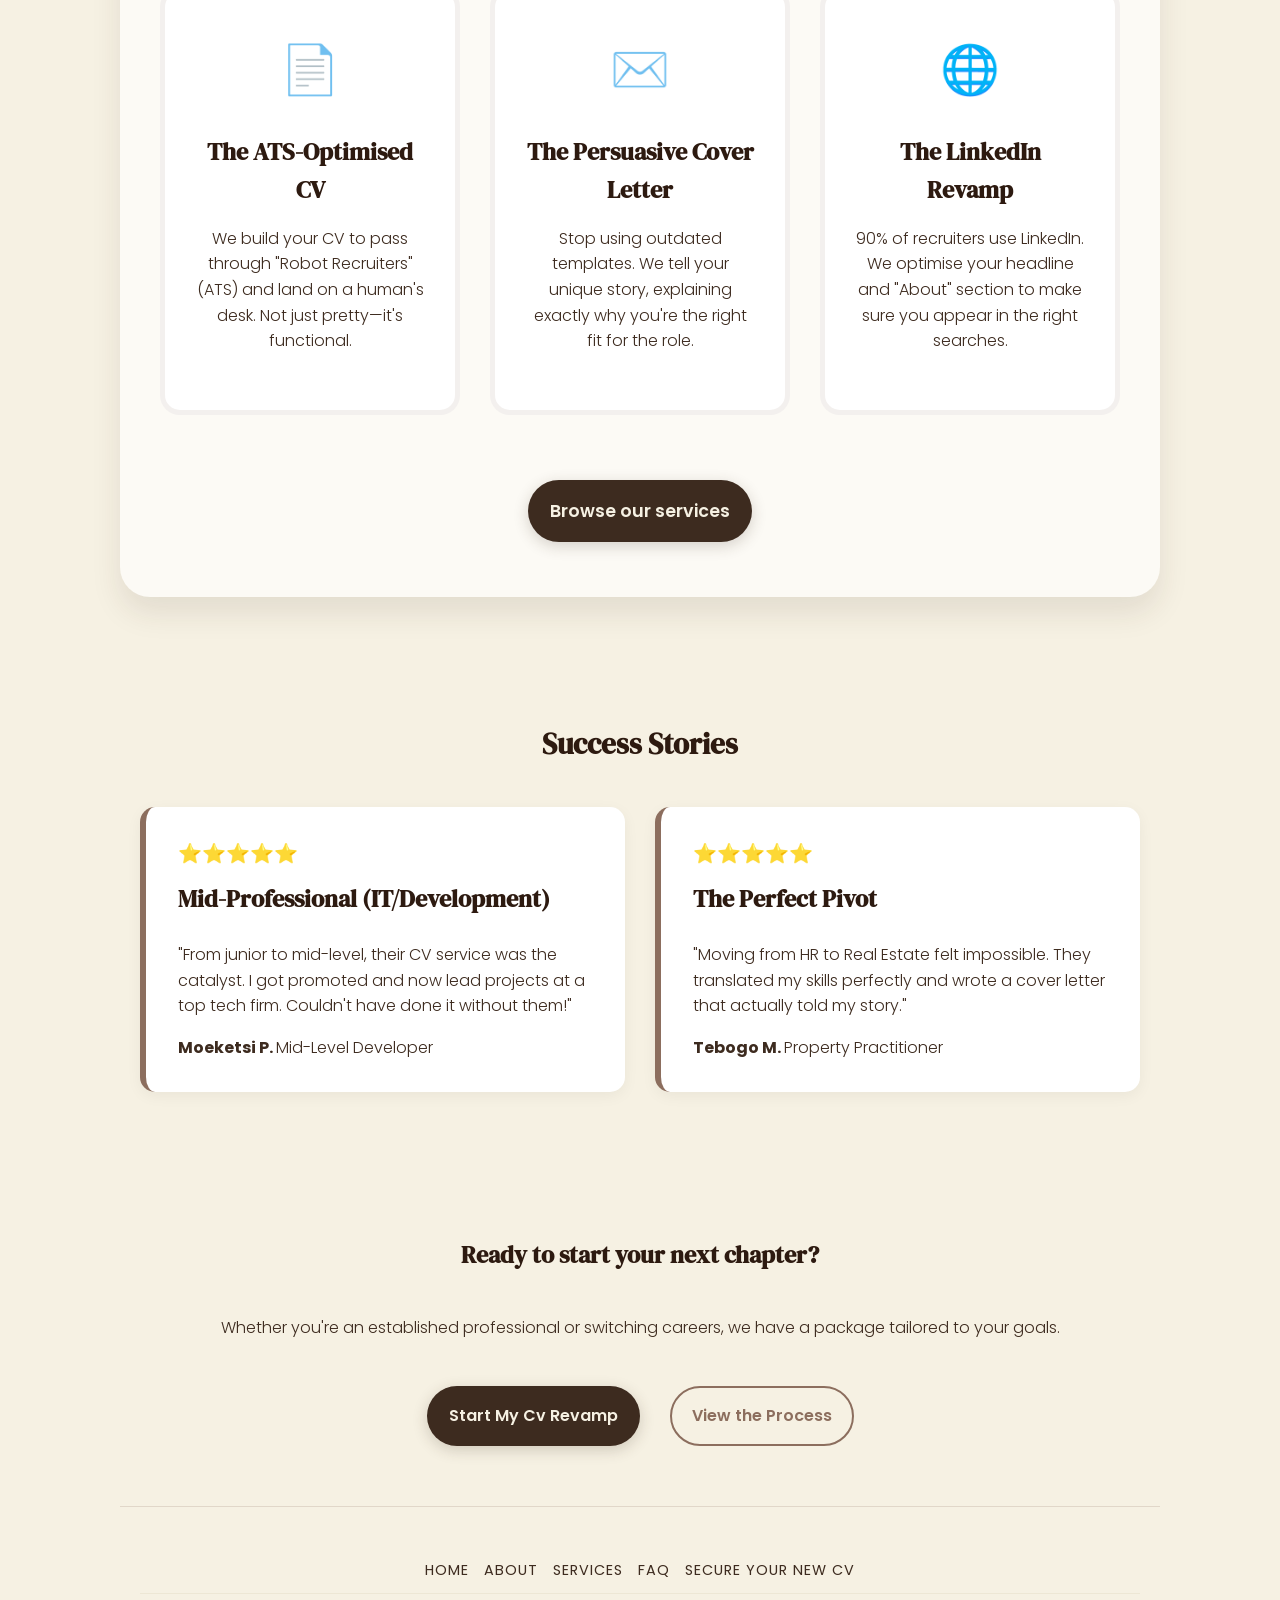
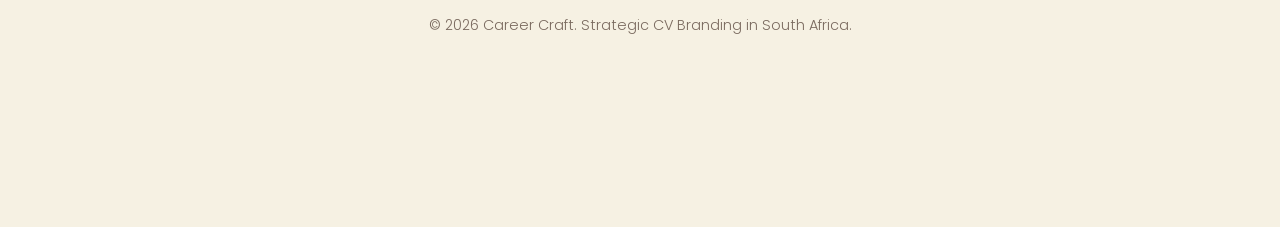
==== commit eabf2eca: "updated logo on every page" ====
--- a/index.html
+++ b/index.html
@@ -29,7 +29,7 @@
     <nav class="top-nav">
         <div class="nav-container">
             <a href="index.html" class="logo-link">
-                <img src="images/logo.png.png" alt="Career Craft Logo" class="nav-logo">
+                <img src="images/logo.png (2).png" alt="Career Craft Logo" class="nav-logo">
             </a>
 
             <ul class="nav-links">
@@ -51,7 +51,9 @@
 
     <!--Tagline-->
     <section class="hero">
-        <p class="tagline">We provide <span class="tooltip-trigger text-only" data-tooltip="Applicant Tracking Systems: Software used by recruiters to filter CVs based on keywords. We ensure your CV passes these filters.">ATS</span>-optimised CVs and cover letters for career changers and established
+        <p class="tagline">We provide <span class="tooltip-trigger text-only"
+                data-tooltip="Applicant Tracking Systems: Software used by recruiters to filter CVs based on keywords. We ensure your CV passes these filters.">ATS</span>-optimised
+            CVs and cover letters for career changers and established
             professionals.</p>
         <a href="contact.html" class="main-cta-button">Get in Touch</a>
     </section>
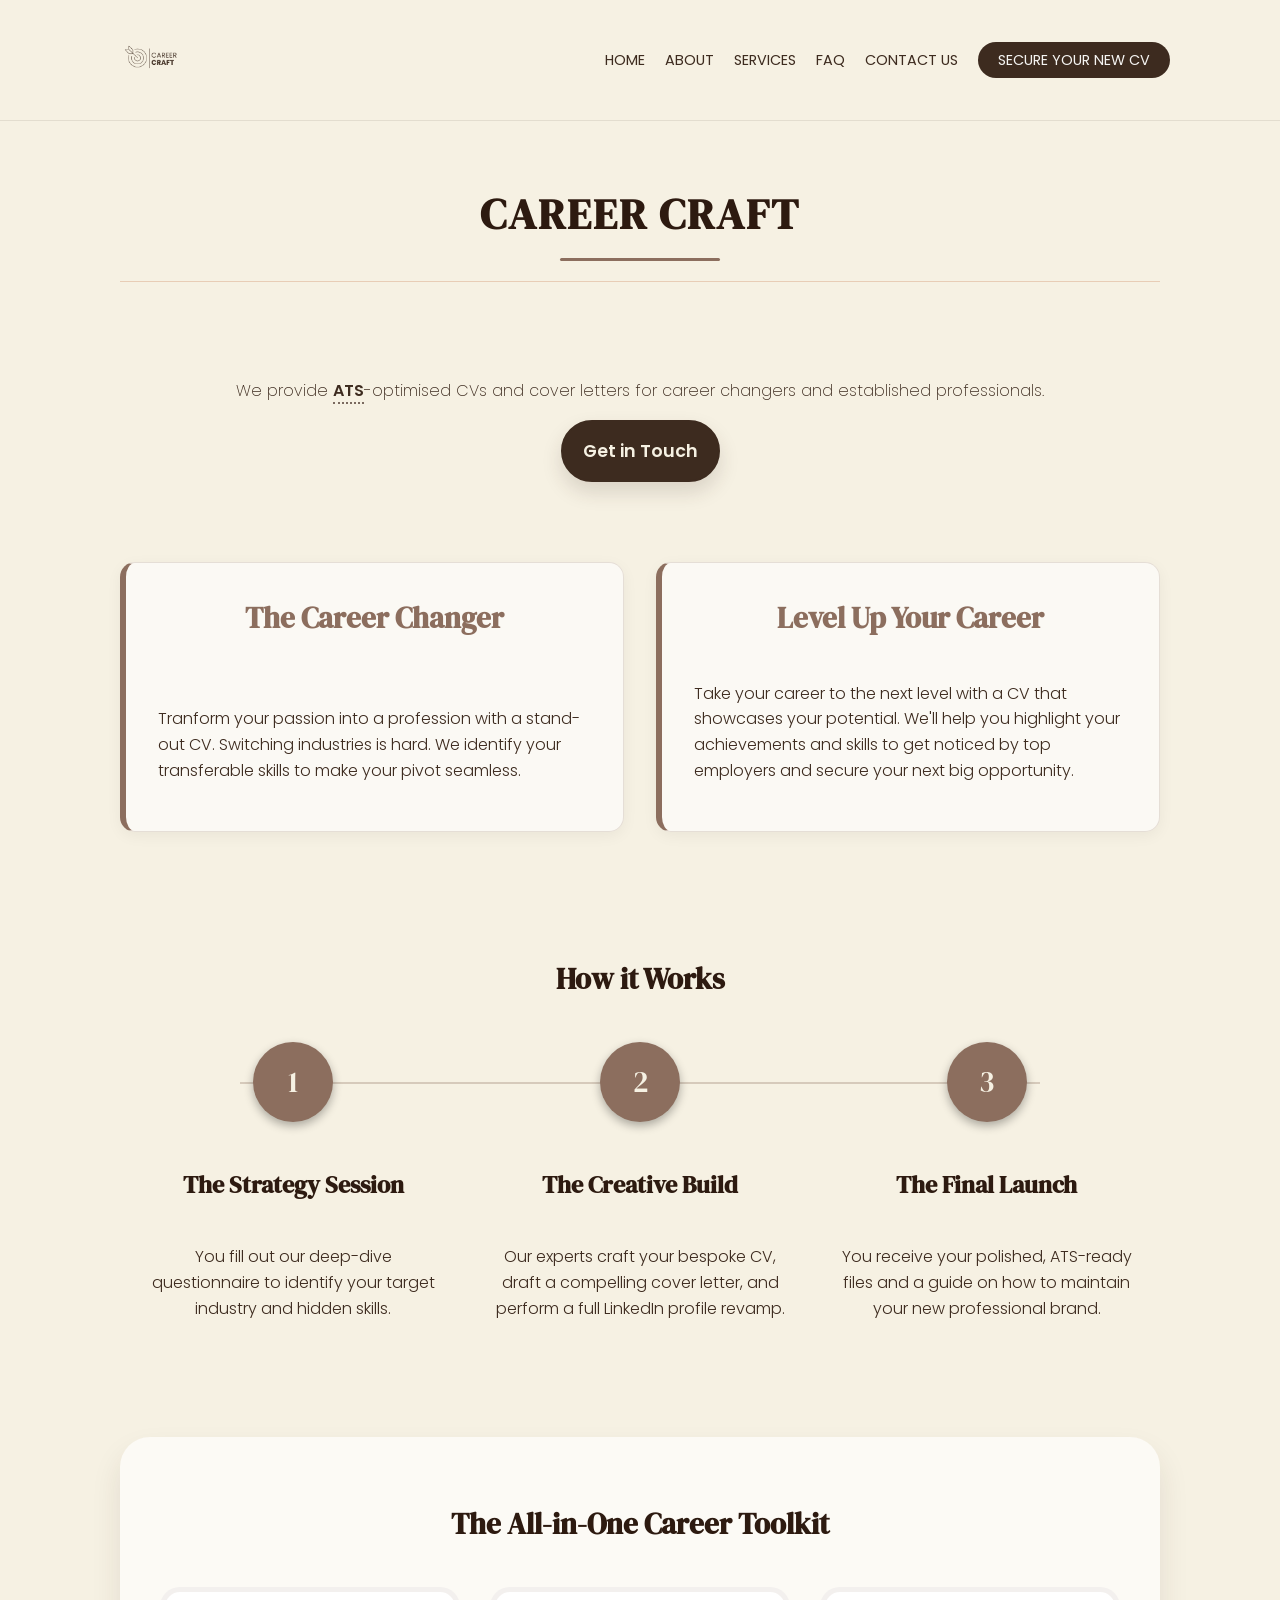
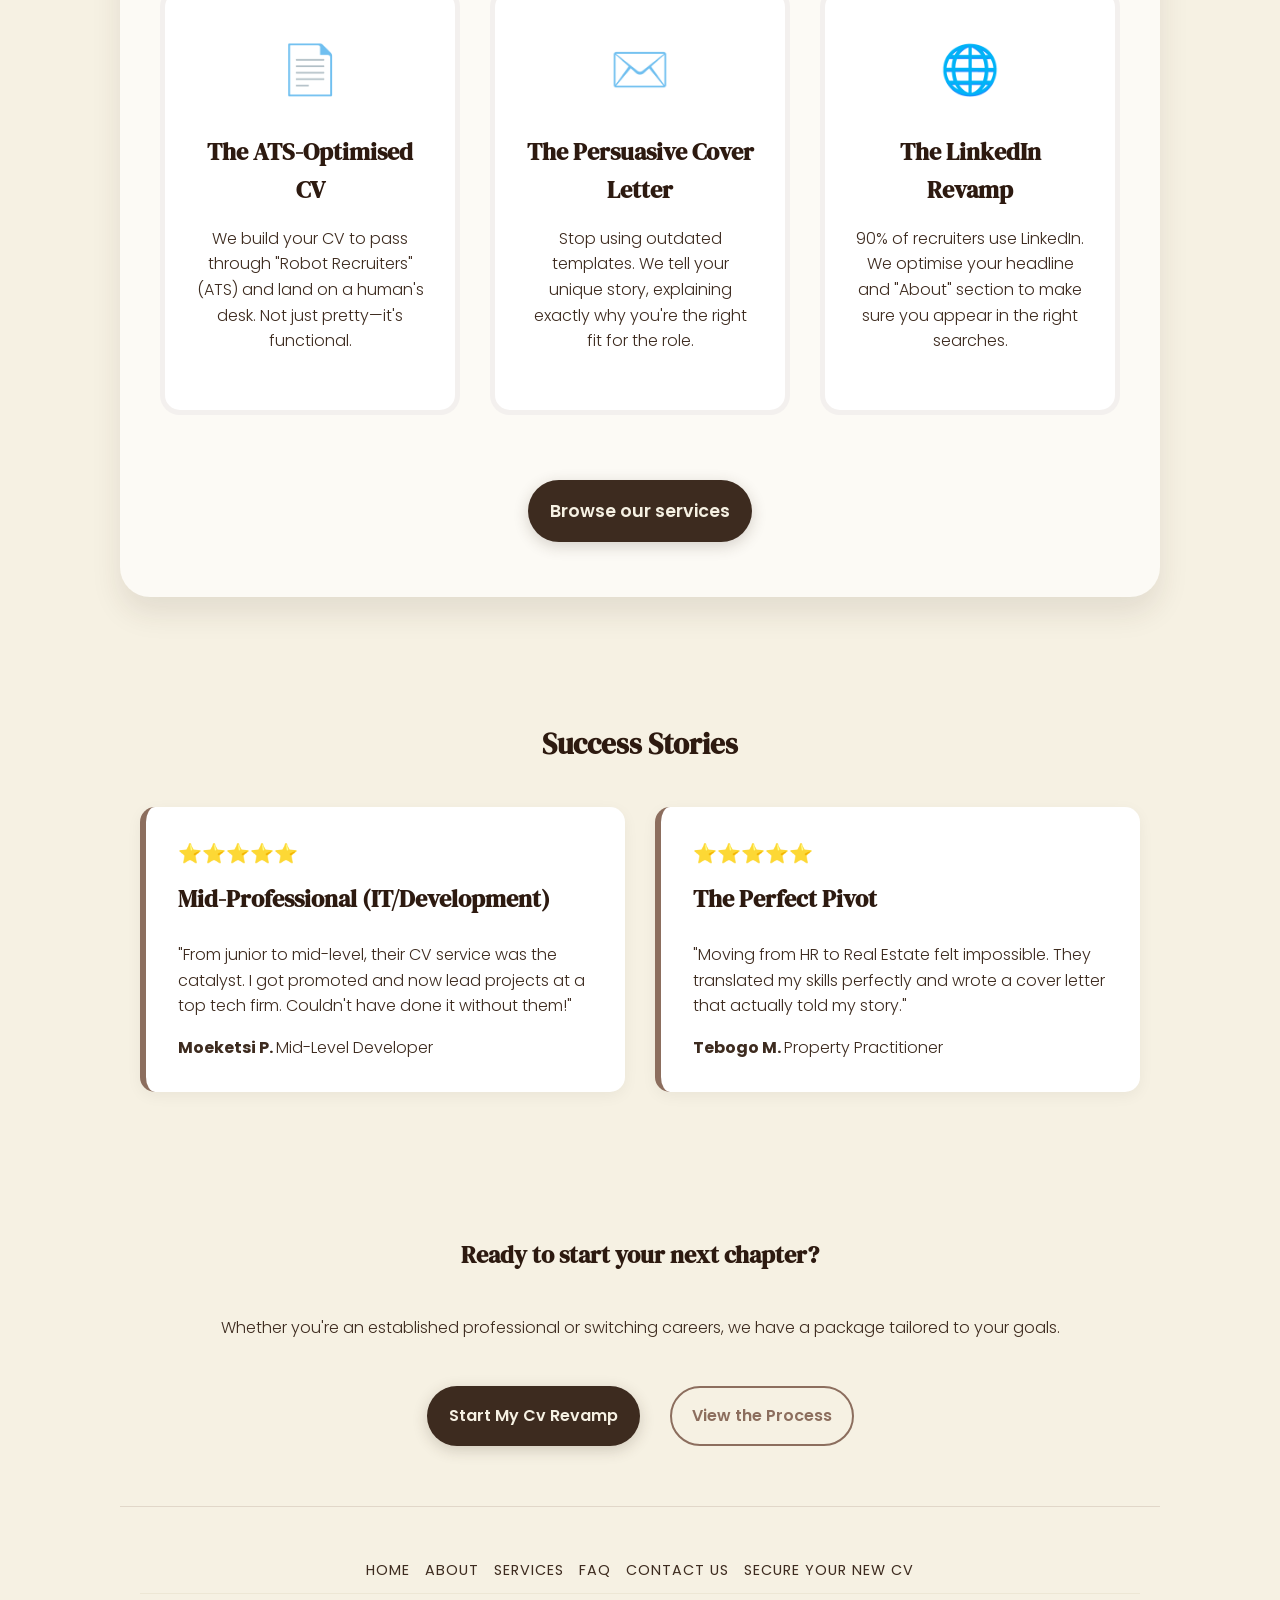
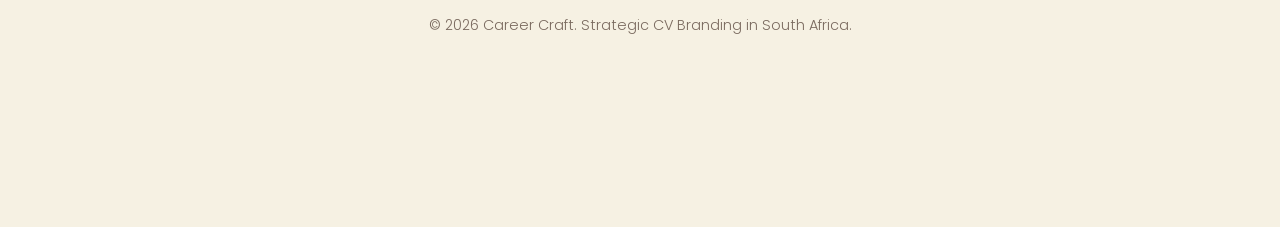
==== commit 5a2b70c3: "updated links to additional page" ====
--- a/index.html
+++ b/index.html
@@ -37,6 +37,7 @@
                 <li><a href="about.html">About</a></li>
                 <li><a href="pricing.html">Services</a></li>
                 <li><a href="faq.html">FAQ</a></li>
+                <li><a href="inquiry.html">Contact Us</a></li>
                 <li><a href="contact.html" class="nav-cta">Secure Your New CV</a></li>
             </ul>
         </div>
@@ -169,6 +170,7 @@
                 <li><a href="about.html" rel="noopener noreferrer">About</a></li>
                 <li><a href="pricing.html" rel="noopener noreferrer">Services</a></li>
                 <li><a href="faq.html" rel="noopener noreferrer">FAQ</a></li>
+                <li><a href="inquiry.html" rel="noopener noreferrer">Contact Us</a></li>
                 <li><a href="contact.html" rel="noopener noreferrer">Secure Your New CV</a></li>
             </ul>
         </nav>
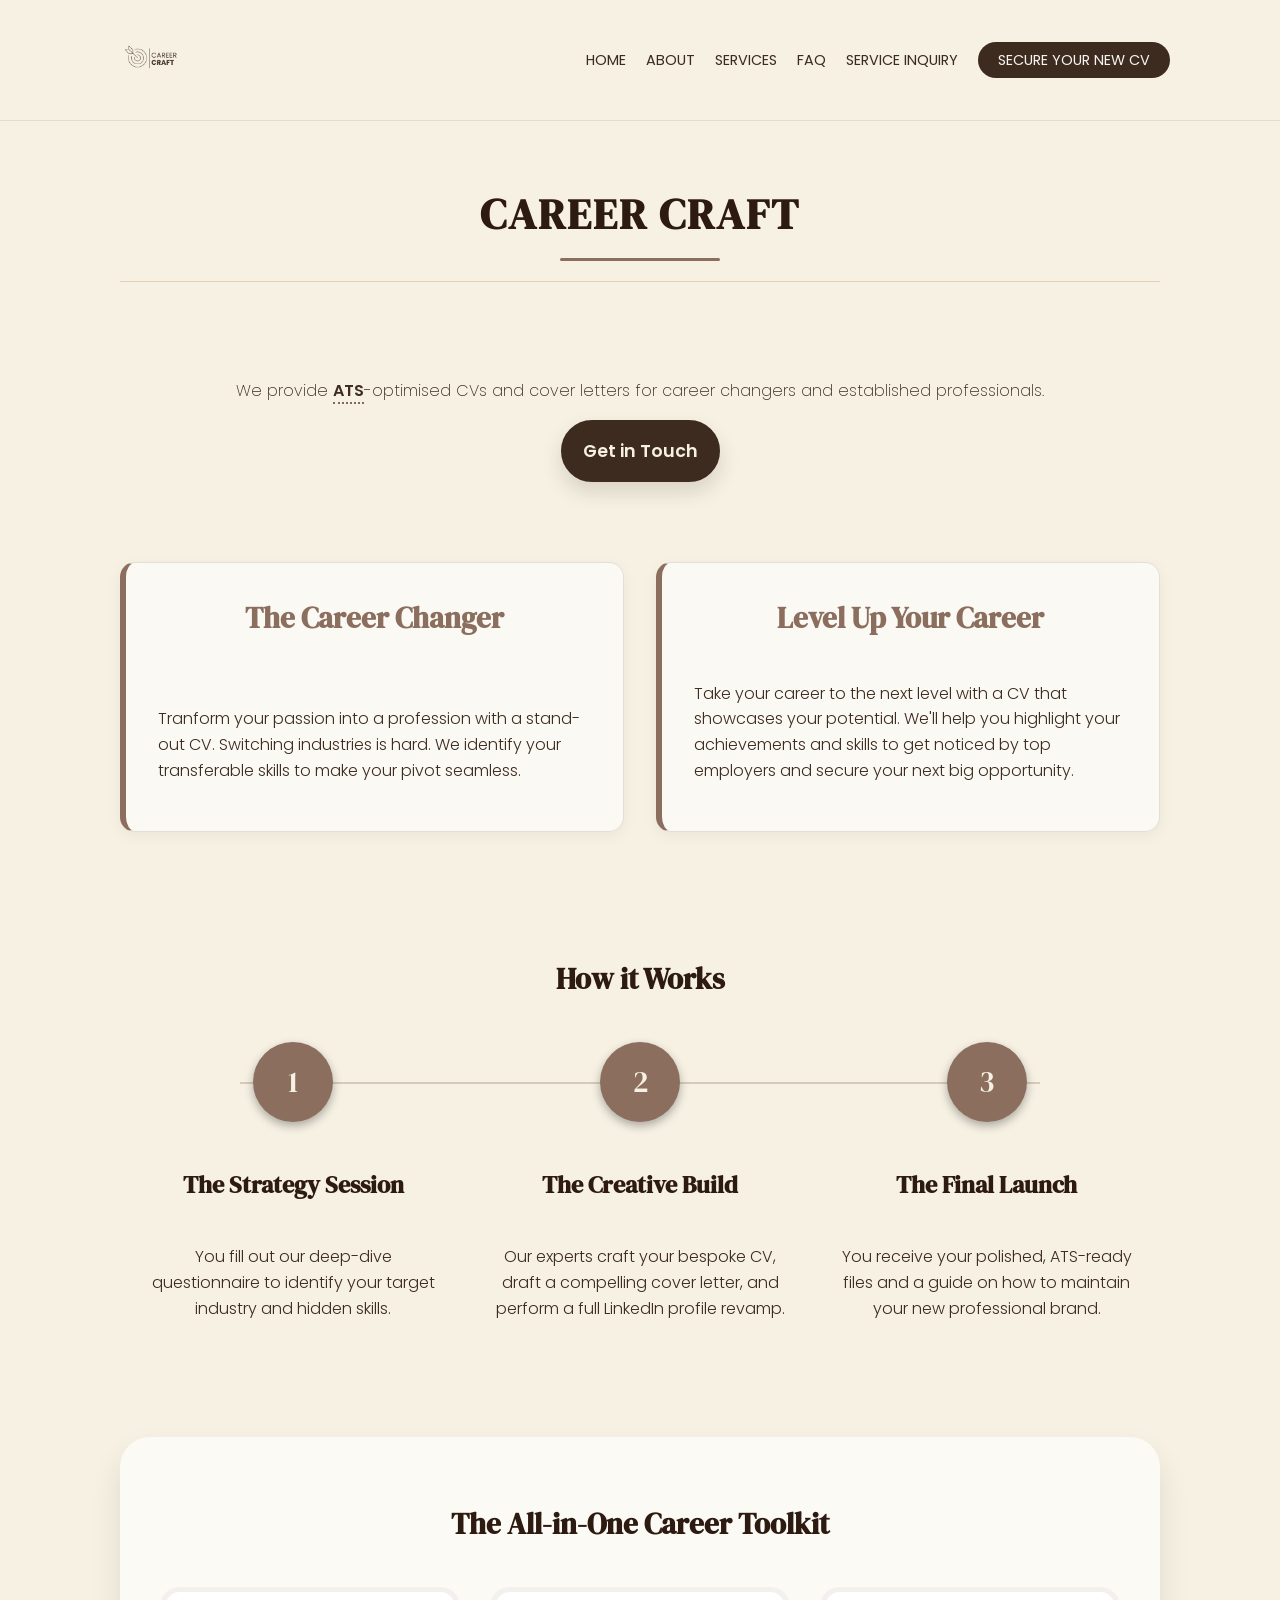
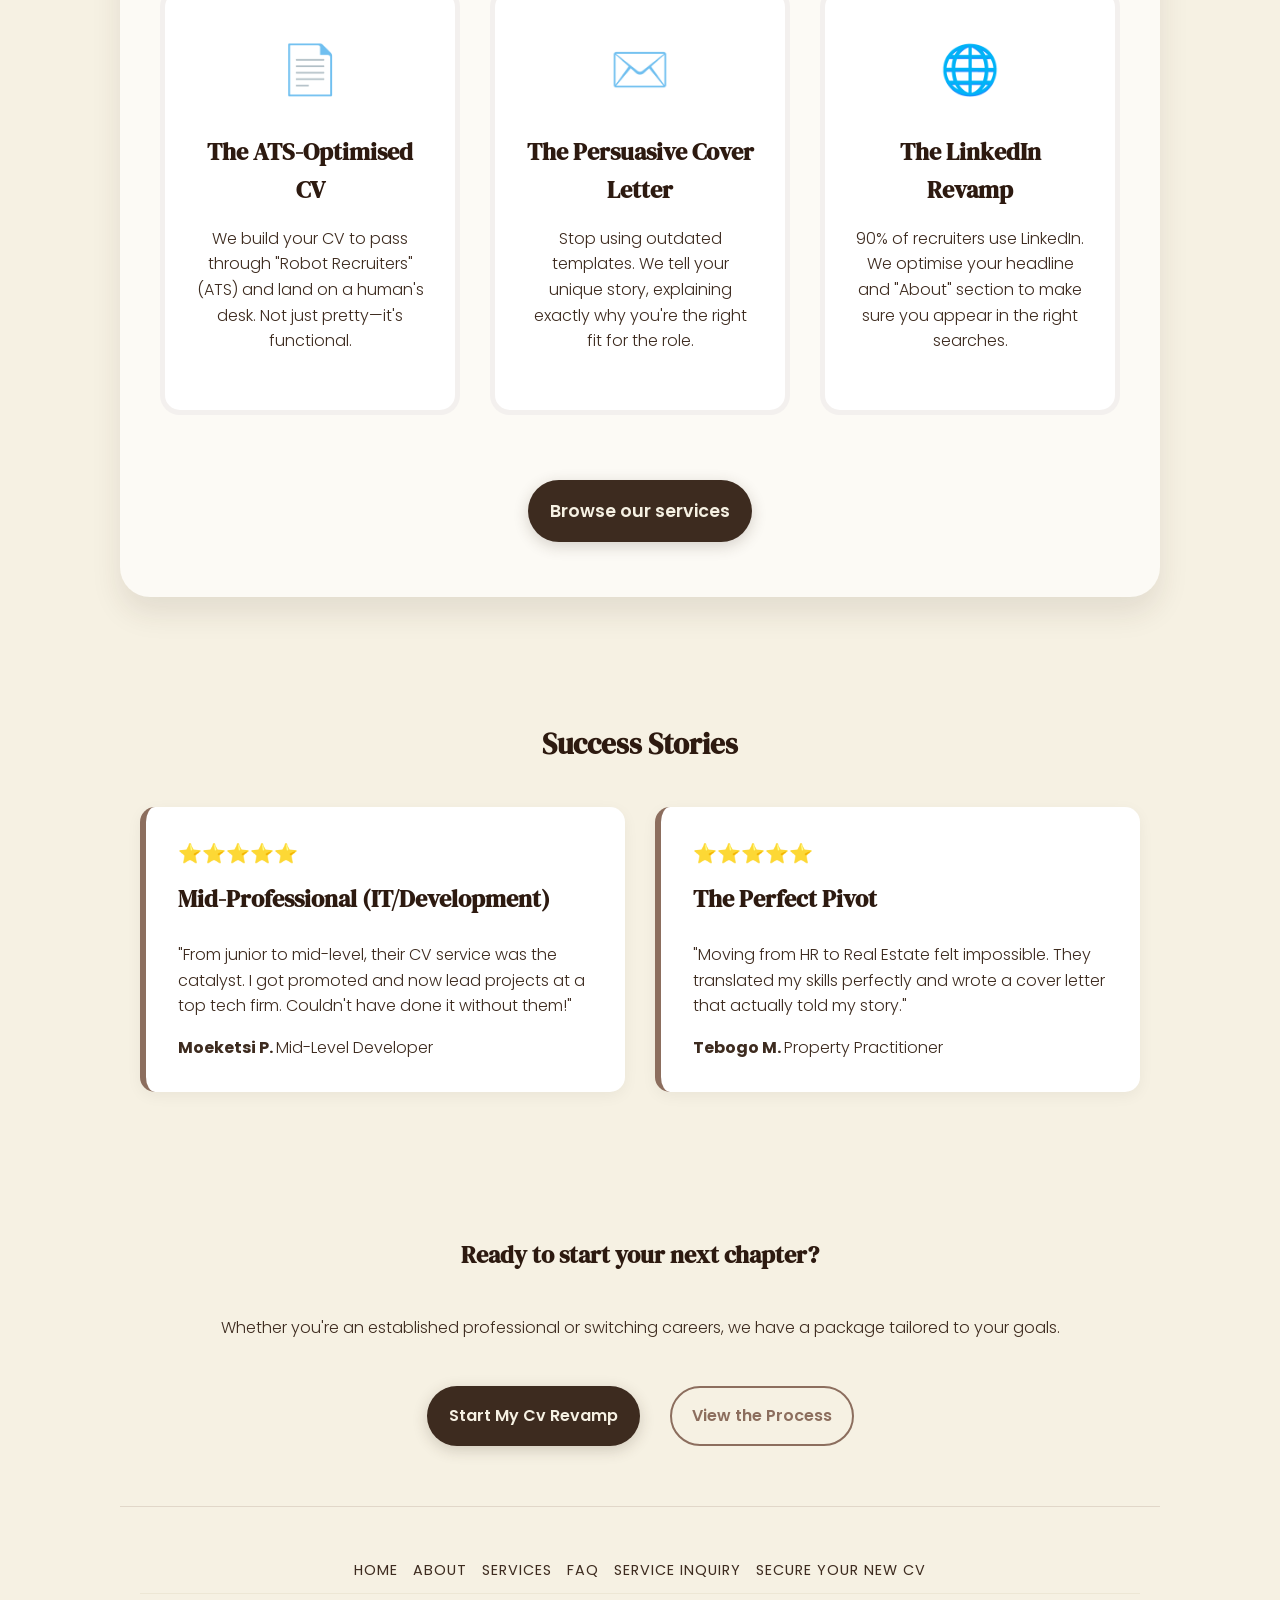
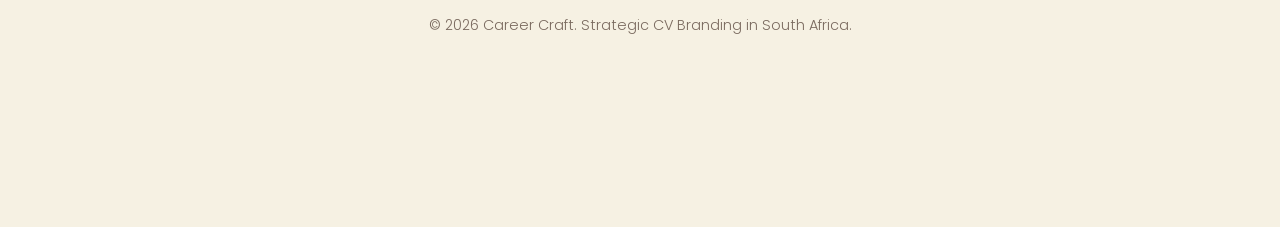
==== commit bf2183c6: "Updated links" ====
--- a/index.html
+++ b/index.html
@@ -37,7 +37,7 @@
                 <li><a href="about.html">About</a></li>
                 <li><a href="pricing.html">Services</a></li>
                 <li><a href="faq.html">FAQ</a></li>
-                <li><a href="inquiry.html">Contact Us</a></li>
+                <li><a href="inquiry.html">Service Inquiry</a></li>
                 <li><a href="contact.html" class="nav-cta">Secure Your New CV</a></li>
             </ul>
         </div>
@@ -170,7 +170,7 @@
                 <li><a href="about.html" rel="noopener noreferrer">About</a></li>
                 <li><a href="pricing.html" rel="noopener noreferrer">Services</a></li>
                 <li><a href="faq.html" rel="noopener noreferrer">FAQ</a></li>
-                <li><a href="inquiry.html" rel="noopener noreferrer">Contact Us</a></li>
+                <li><a href="inquiry.html" rel="noopener noreferrer">Service Inquiry</a></li>
                 <li><a href="contact.html" rel="noopener noreferrer">Secure Your New CV</a></li>
             </ul>
         </nav>
--- a/styles.css
+++ b/styles.css
@@ -428,7 +428,7 @@
     text-align: center;
 }
 
-/* --- Buttons except nva cta button --- */
+/* --- Buttons except nav cta button --- */
 .btn-primary,
 .btn-secondary,
 .price-btn {
@@ -983,4 +983,14 @@
 
 .contact-hero p {
     text-align: center;
-}+}
+
+.inquiry-form-container {
+    min-height: 600px;
+        /* Ensures space is reserved for the form */
+        margin-top: 20px;
+        background: #fff;
+        /* Optional: makes the form area pop against the page background */
+        border-radius: 15px;
+}
+
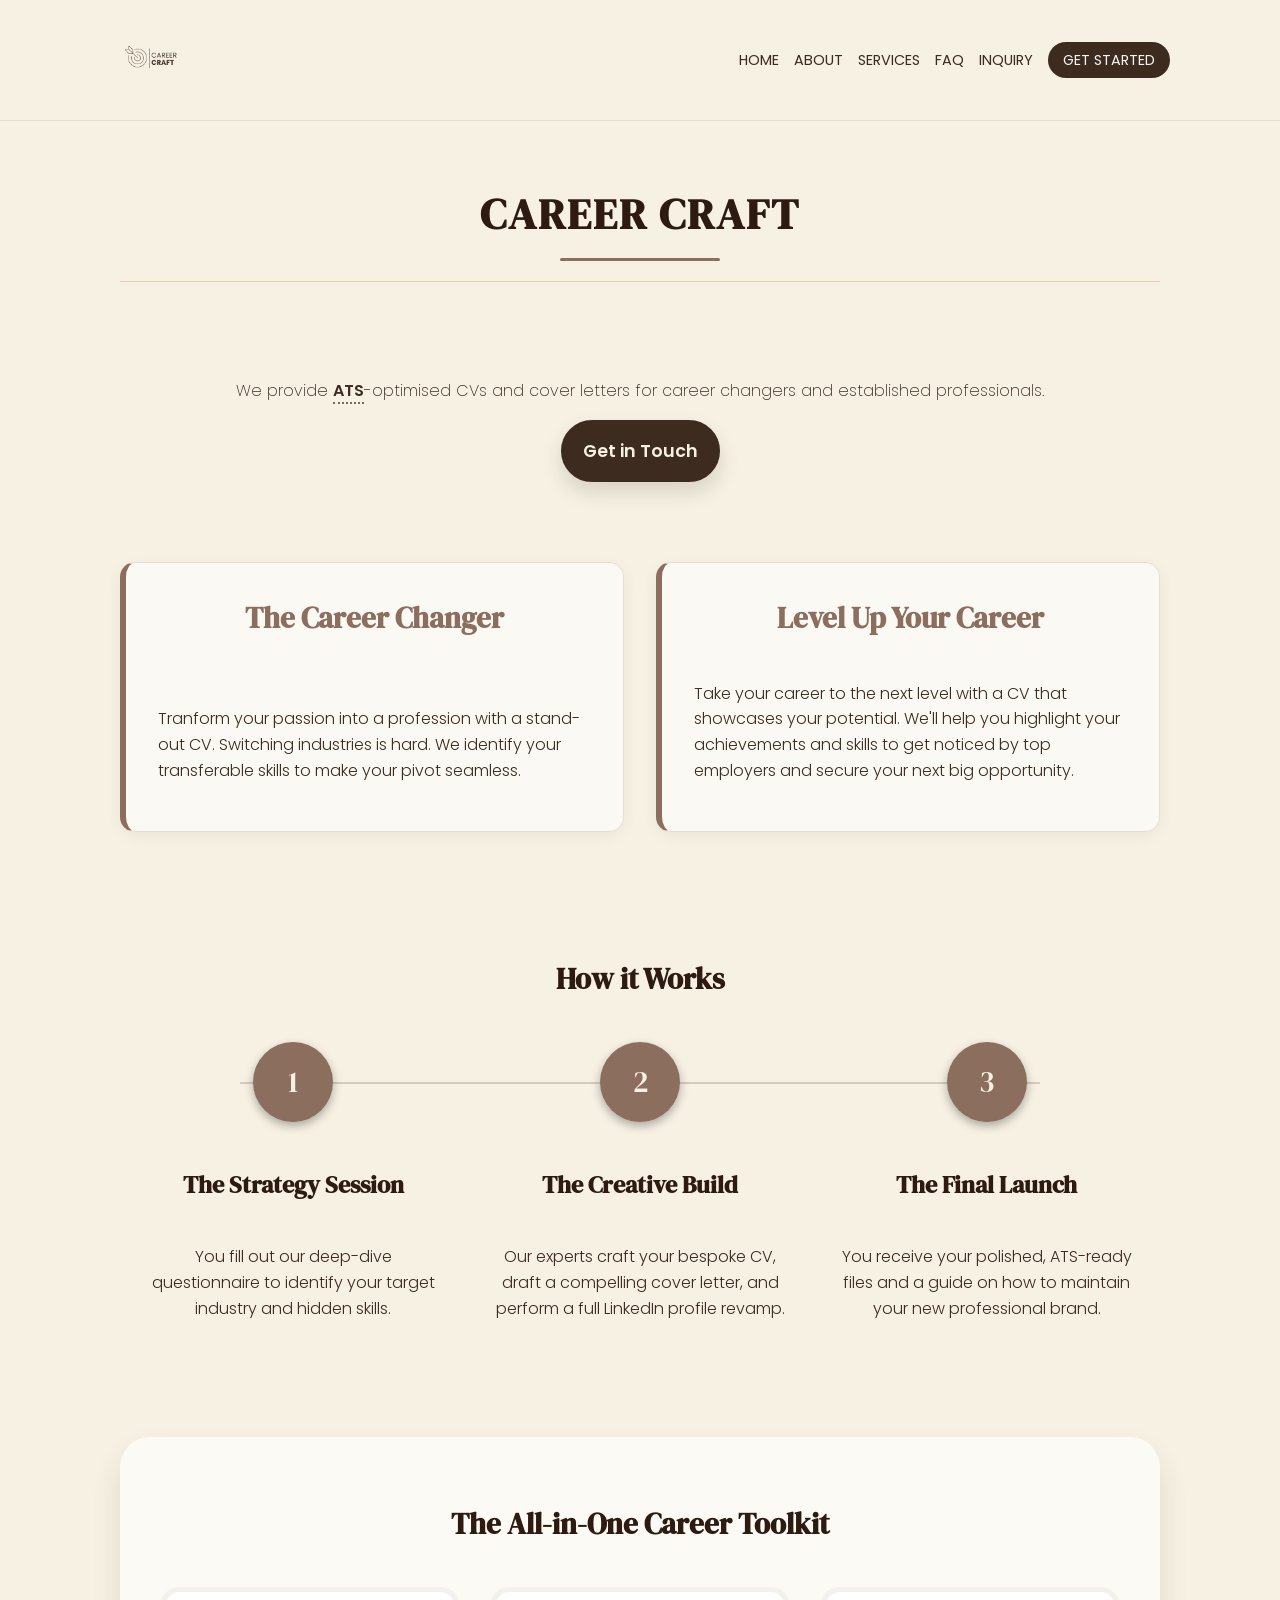
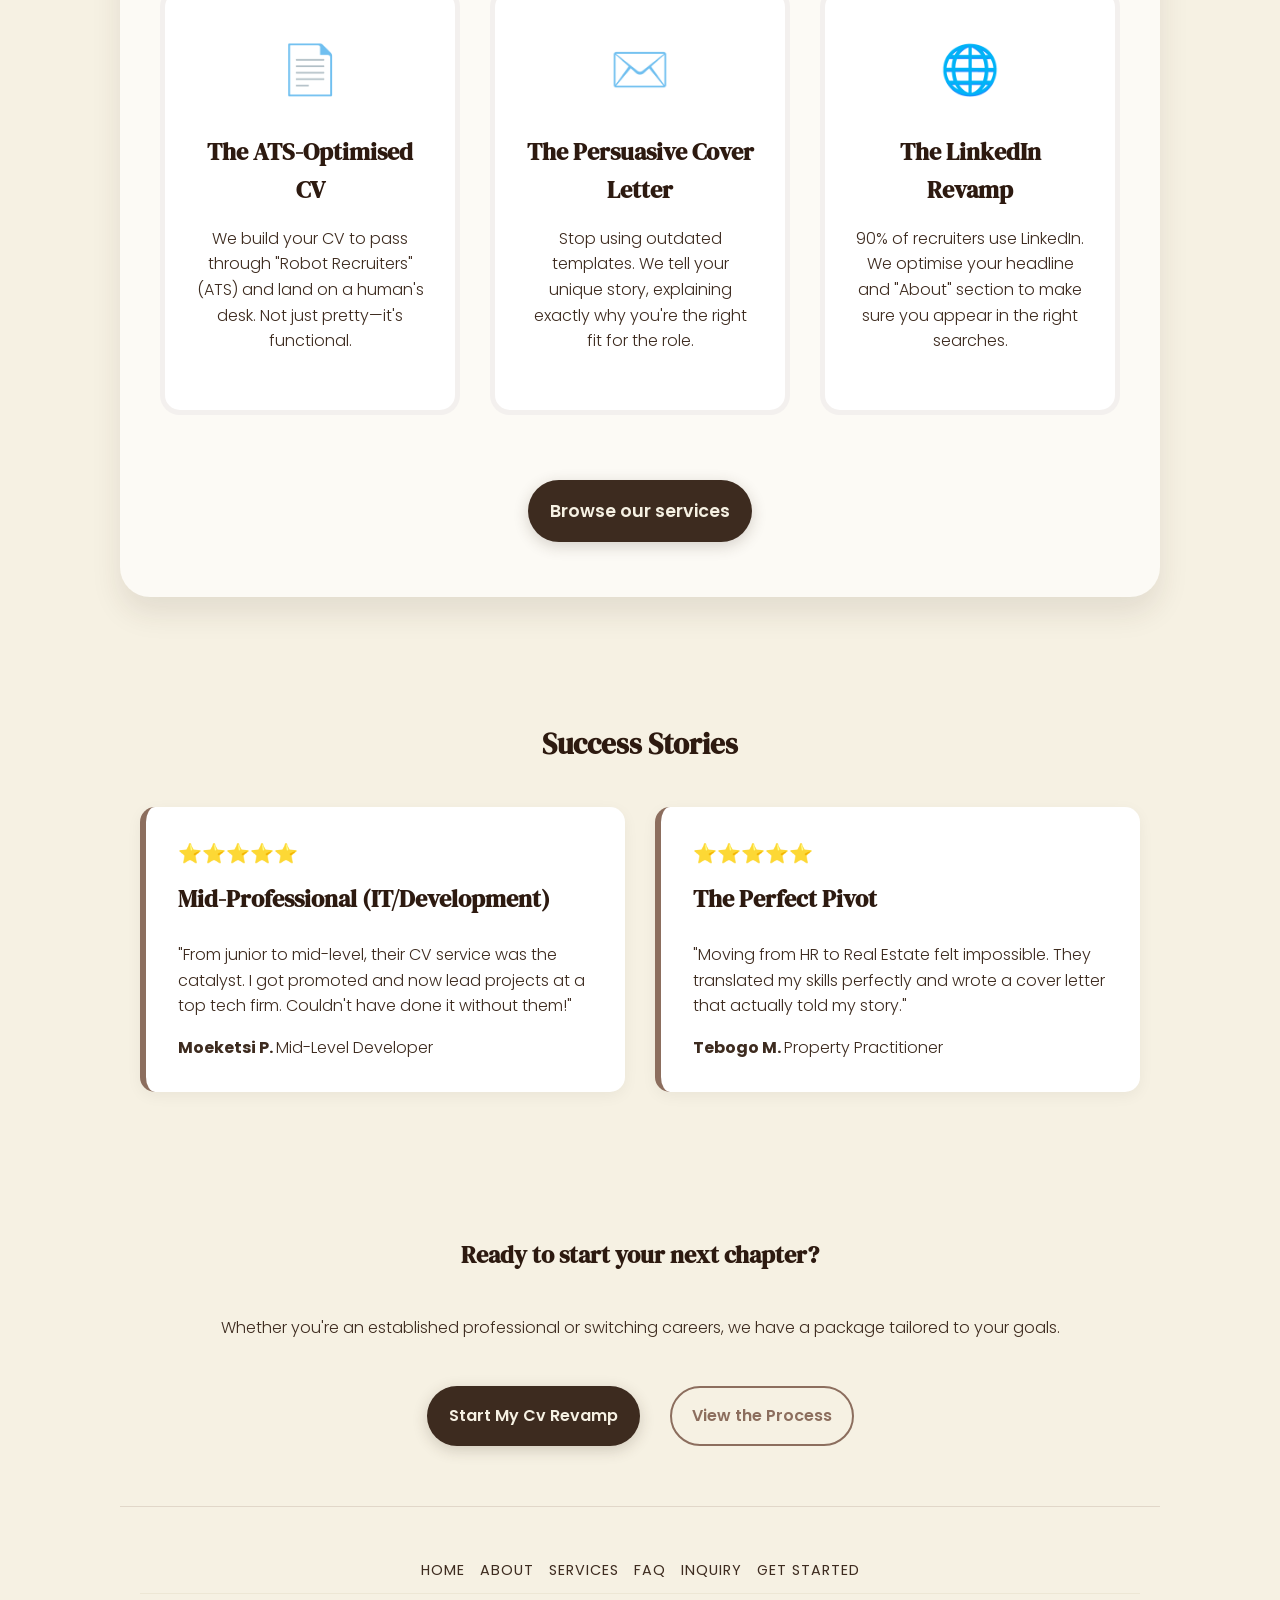
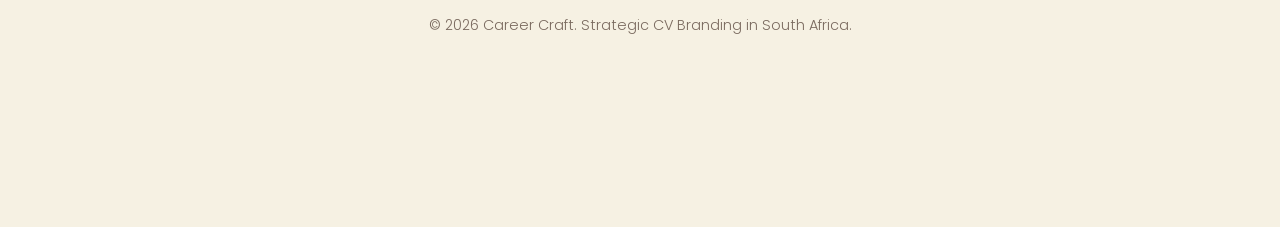
==== commit 037fc761: "updated link text and styles" ====
--- a/index.html
+++ b/index.html
@@ -37,8 +37,8 @@
                 <li><a href="about.html">About</a></li>
                 <li><a href="pricing.html">Services</a></li>
                 <li><a href="faq.html">FAQ</a></li>
-                <li><a href="inquiry.html">Service Inquiry</a></li>
-                <li><a href="contact.html" class="nav-cta">Secure Your New CV</a></li>
+                <li><a href="inquiry.html">Inquiry</a></li>
+                <li><a href="contact.html" class="nav-cta">Get Started</a></li>
             </ul>
         </div>
     </nav>
@@ -56,7 +56,7 @@
                 data-tooltip="Applicant Tracking Systems: Software used by recruiters to filter CVs based on keywords. We ensure your CV passes these filters.">ATS</span>-optimised
             CVs and cover letters for career changers and established
             professionals.</p>
-        <a href="contact.html" class="main-cta-button">Get in Touch</a>
+        <a href="inquiry.html" class="main-cta-button">Get in Touch</a>
     </section>
     <!--First two cards-->
     <section class="card-container">
@@ -170,8 +170,8 @@
                 <li><a href="about.html" rel="noopener noreferrer">About</a></li>
                 <li><a href="pricing.html" rel="noopener noreferrer">Services</a></li>
                 <li><a href="faq.html" rel="noopener noreferrer">FAQ</a></li>
-                <li><a href="inquiry.html" rel="noopener noreferrer">Service Inquiry</a></li>
-                <li><a href="contact.html" rel="noopener noreferrer">Secure Your New CV</a></li>
+                <li><a href="inquiry.html">Inquiry</a></li>
+                <li><a href="contact.html">Get Started</a></li>
             </ul>
         </nav>
         <p>&copy; 2026 Career Craft. Strategic CV Branding in South Africa.</p>
--- a/styles.css
+++ b/styles.css
@@ -76,7 +76,7 @@
     margin: 0;
     flex-wrap: wrap;
     justify-content: center;
-    gap: 20px;
+    gap: 15px;
 }
 
 .nav-links a {
@@ -104,7 +104,7 @@
 .nav-cta {
     background-color: #3D2B1F;
     color: #f5f4f2 !important;
-    padding: 8px 20px;
+    padding: 8px 15px;
     border-radius: 50px;
     font-weight: 800;
 }
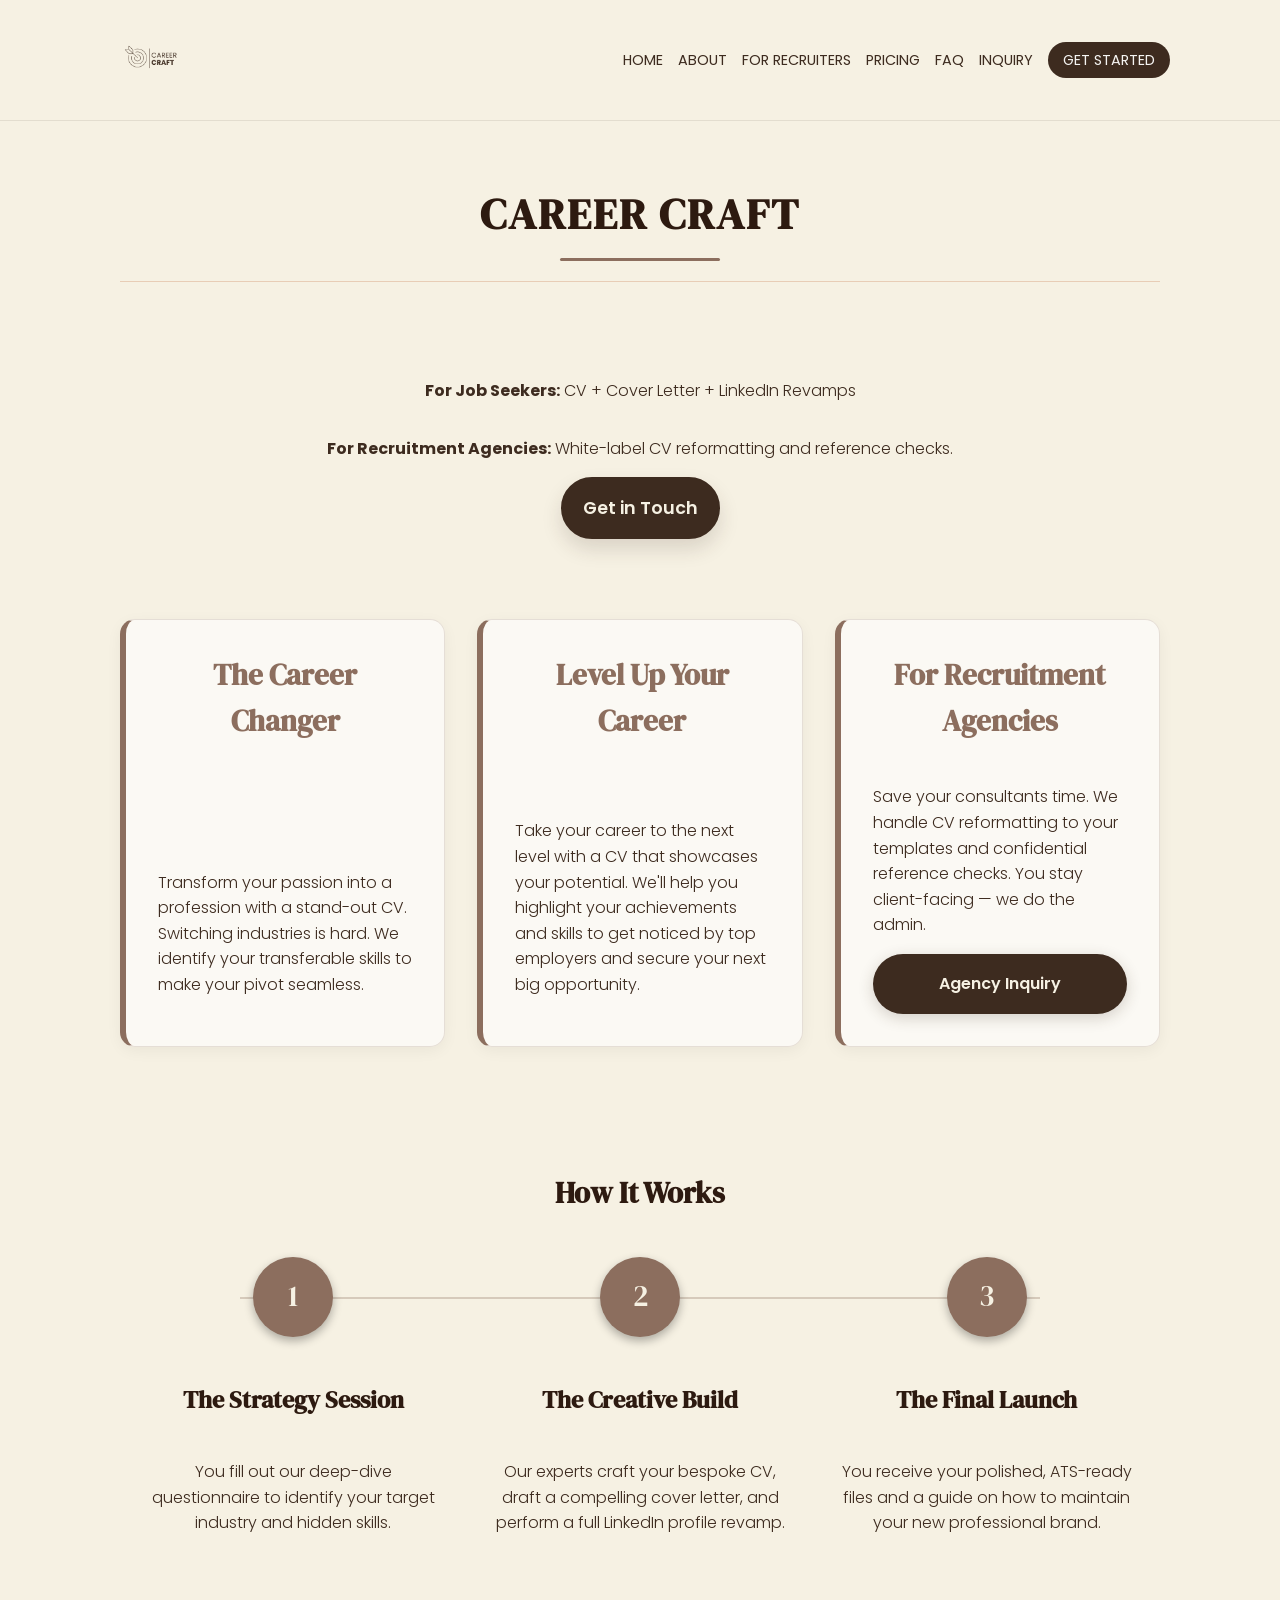
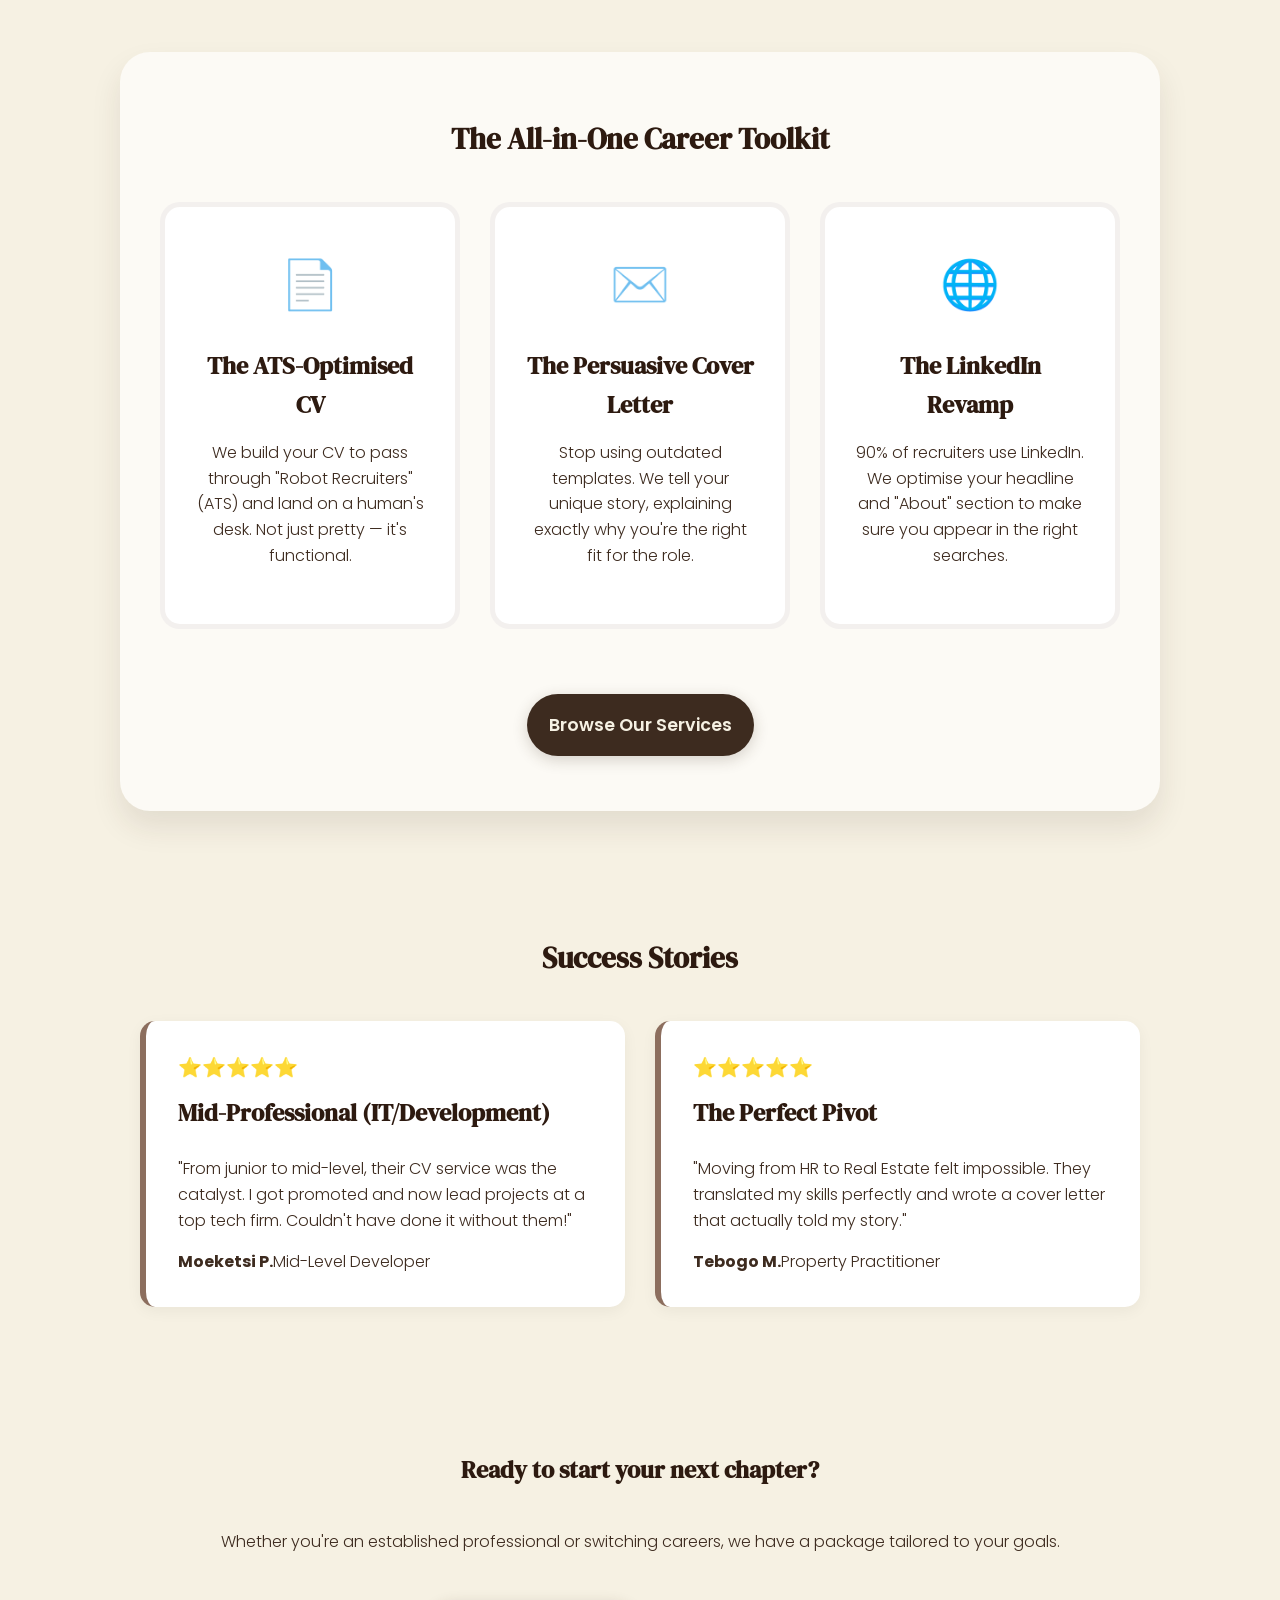
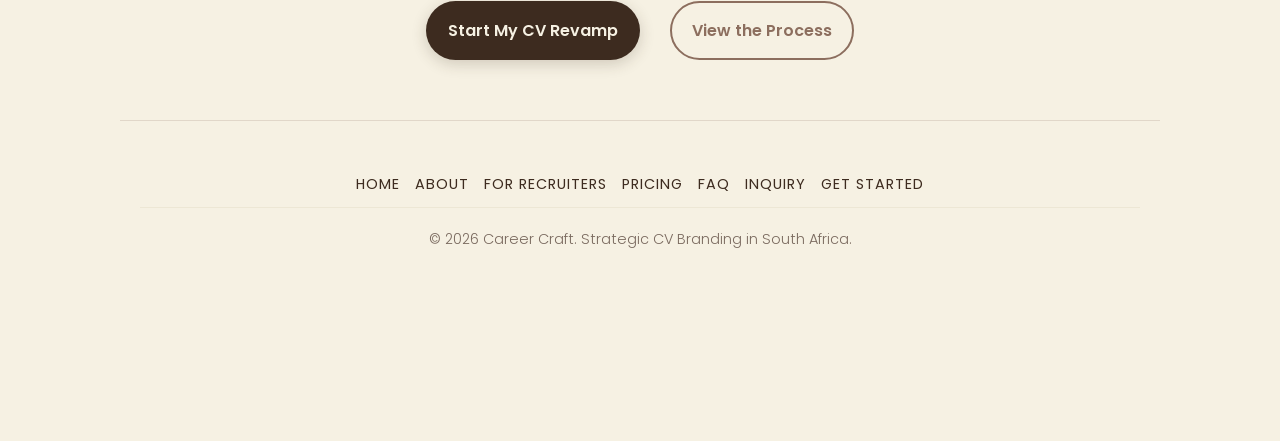
==== commit d9116eef: "updated links" ====
--- a/index.html
+++ b/index.html
@@ -4,27 +4,33 @@
 <head>
     <meta charset="UTF-8">
     <meta name="viewport" content="width=device-width, initial-scale=1.0">
-    <link rel="stylesheet" href="styles.css">
+    <meta name="description"
+        content="Career Craft: Human-written CVs, cover letters & LinkedIn revamps for SA job seekers. White-label CV reformatting & admin support for recruitment agencies.">
 
-    <title>Career Craft | Professional CV Writing & ATS Optimization SA</title>
+    <title>Career Craft | CV Writing & Recruitment Support South Africa</title>
     <link rel="shortcut icon" href="images/favicon.ico.svg" type="image/x-icon">
-    <meta property="og:title" content="Home Page | Career Craft">
-    <meta property="og:description" content="Professional CV Writing Service">
+
+    <!-- Open Graph / Social -->
+    <meta property="og:title" content="Career Craft | CV Writing & Agency Support">
+    <meta property="og:description"
+        content="ATS-ready CVs for job seekers. White-label CV reformatting, reference checks & lead gen for recruitment agencies.">
     <meta property="og:type" content="website">
-    <meta property="og:image" content="images/social-preview.png">
+    <meta property="og:image" content="https://career-craft-ruby-six.vercel.app/images/social-preview.png">
     <meta property="og:image:width" content="1200">
     <meta property="og:image:height" content="630">
     <meta property="og:url" content="https://career-craft-ruby-six.vercel.app/">
-    <meta property="og:sitename" content="Career Craft">
+    <meta property="og:site_name" content="Career Craft">
+
+    <!-- Fonts -->
     <link rel="preconnect" href="https://fonts.googleapis.com">
     <link rel="preconnect" href="https://fonts.gstatic.com" crossorigin>
     <link href="https://fonts.googleapis.com/css2?family=DM+Serif+Display&family=Poppins:wght@300;400;600&display=swap"
         rel="stylesheet">
+
+    <link rel="stylesheet" href="styles.css">
 </head>
 
 <body>
-
-
 
     <nav class="top-nav">
         <div class="nav-container">
@@ -35,7 +41,8 @@
             <ul class="nav-links">
                 <li><a href="index.html">Home</a></li>
                 <li><a href="about.html">About</a></li>
-                <li><a href="pricing.html">Services</a></li>
+                <li><a href="agency.html">For Recruiters</a></li>
+                <li><a href="pricing.html">Pricing</a></li>
                 <li><a href="faq.html">FAQ</a></li>
                 <li><a href="inquiry.html">Inquiry</a></li>
                 <li><a href="contact.html" class="nav-cta">Get Started</a></li>
@@ -47,22 +54,19 @@
         <h1>Career Craft</h1>
     </header>
 
-
-
-
-    <!--Tagline-->
+    <!-- Hero -->
     <section class="hero">
-        <p class="tagline">We provide <span class="tooltip-trigger text-only"
-                data-tooltip="Applicant Tracking Systems: Software used by recruiters to filter CVs based on keywords. We ensure your CV passes these filters.">ATS</span>-optimised
-            CVs and cover letters for career changers and established
-            professionals.</p>
+        <p><strong>For Job Seekers:</strong> CV + Cover Letter + LinkedIn Revamps</p>
+        <p><strong>For Recruitment Agencies:</strong> White-label CV reformatting and reference checks.
+        </p>
         <a href="inquiry.html" class="main-cta-button">Get in Touch</a>
     </section>
-    <!--First two cards-->
+
+    <!-- Main Cards -->
     <section class="card-container">
         <div class="card">
             <h2>The Career Changer</h2>
-            <p>Tranform your passion into a profession with a stand-out CV. Switching industries is hard. We identify
+            <p>Transform your passion into a profession with a stand-out CV. Switching industries is hard. We identify
                 your transferable skills to make your pivot seamless.</p>
         </div>
         <div class="card">
@@ -70,9 +74,18 @@
             <p>Take your career to the next level with a CV that showcases your potential. We'll help you highlight your
                 achievements and skills to get noticed by top employers and secure your next big opportunity.</p>
         </div>
+        <div class="card">
+            <h2>For Recruitment Agencies</h2>
+            <p>Save your consultants time. We handle CV reformatting to your templates and confidential reference
+                checks.
+                You stay client-facing — we do the admin.</p>
+            <a href="inquiry.html?client=agency" class="btn-primary">Agency Inquiry</a>
+        </div>
     </section>
+
+    <!-- How It Works -->
     <section class="how-it-works">
-        <h2>How it Works</h2>
+        <h2>How It Works</h2>
         <div class="process-stepper">
             <div class="step">
                 <div class="step-number">1</div>
@@ -83,49 +96,46 @@
                 <div class="step-number">2</div>
                 <h3>The Creative Build</h3>
                 <p>Our experts craft your bespoke CV, draft a compelling cover letter, and perform a full LinkedIn
-                    profile
-                    revamp.</p>
+                    profile revamp.</p>
             </div>
             <div class="step">
                 <div class="step-number">3</div>
                 <h3>The Final Launch</h3>
                 <p>You receive your polished, ATS-ready files and a guide on how to maintain your new professional
-                    brand.
-                </p>
+                    brand.</p>
             </div>
         </div>
     </section>
-    <!--Second section of cards-->
+
+    <!-- Toolkit -->
     <section class="career-toolkit">
         <h2>The All-in-One Career Toolkit</h2>
         <div class="toolkit-grid">
             <div class="toolkit-card">
                 <div class="toolkit-icon">📄</div>
                 <h3>The ATS-Optimised CV</h3>
-                <p>We build your CV to pass through "Robot Recruiters" (ATS) and land on a human's desk. Not just
-                    pretty—it's functional.</p>
+                <p>We build your CV to pass through "Robot Recruiters" (ATS) and land on a human's desk. Not just pretty
+                    — it's functional.</p>
             </div>
             <div class="toolkit-card">
                 <div class="toolkit-icon">✉️</div>
                 <h3>The Persuasive Cover Letter</h3>
                 <p>Stop using outdated templates. We tell your unique story, explaining exactly why you're the right fit
-                    for
-                    the role.</p>
+                    for the role.</p>
             </div>
             <div class="toolkit-card">
                 <div class="toolkit-icon">🌐</div>
                 <h3>The LinkedIn Revamp</h3>
                 <p>90% of recruiters use LinkedIn. We optimise your headline and "About" section to make sure you appear
-                    in
-                    the right searches.</p>
+                    in the right searches.</p>
             </div>
         </div>
         <div class="toolkit-footer">
-            <a href="pricing.html" class="btn-primary">Browse our services</a>
+            <a href="pricing.html" class="btn-primary">Browse Our Services</a>
         </div>
     </section>
 
-    <!--Last section of cards-->
+    <!-- Testimonials -->
     <section class="testimonial-section">
         <h2 class="section-title">Success Stories</h2>
         <div class="testimonial-container">
@@ -134,42 +144,40 @@
                 <h3 class="card-headline">Mid-Professional (IT/Development)</h3>
                 <p class="card-text">"From junior to mid-level, their CV service was the catalyst. I got promoted and
                     now lead projects at a top tech firm. Couldn't have done it without them!"</p>
-                <div class="client-info"><strong>Moeketsi P. </strong><span>Mid-Level Developer</span></div>
+                <div class="client-info"><strong>Moeketsi P.</strong><span>Mid-Level Developer</span></div>
             </div>
             <div class="testimonial-card">
                 <div class="stars">⭐⭐⭐⭐⭐</div>
                 <h3 class="card-headline">The Perfect Pivot</h3>
                 <p class="card-text">"Moving from HR to Real Estate felt impossible. They translated my skills perfectly
-                    and
-                    wrote a
-                    cover letter that actually
-                    told my story."</p>
-                <div class="client-info"><strong>Tebogo M. </strong><span>Property Practitioner</span></div>
+                    and wrote a cover letter that actually told my story."</p>
+                <div class="client-info"><strong>Tebogo M.</strong><span>Property Practitioner</span></div>
             </div>
         </div>
-        <!-------Closing paragraph---------->
     </section>
+
+    <!-- Closer -->
     <section class="home-closer">
         <div class="closer-container">
             <h3>Ready to start your next chapter?</h3>
             <p class="closer-paragraph">Whether you're an established professional or switching careers, we have a
                 package tailored to your goals.</p>
-
-            <!-------Pricing and contact buttons------>
             <div class="button-group">
-                <a href="pricing.html" class="btn-primary">Start My Cv Revamp</a>
+                <a href="pricing.html" class="btn-primary">Start My CV Revamp</a>
                 <a href="about.html" class="btn-secondary">View the Process</a>
             </div>
         </div>
-        <!---------Bottom menu bar--------------->
     </section>
+
+    <!-- Footer -->
     <footer class="site-footer">
         <nav class="bottom-nav">
             <ul class="footer-menu">
-                <li><a href="#">Home</a></li>
-                <li><a href="about.html" rel="noopener noreferrer">About</a></li>
-                <li><a href="pricing.html" rel="noopener noreferrer">Services</a></li>
-                <li><a href="faq.html" rel="noopener noreferrer">FAQ</a></li>
+                <li><a href="index.html">Home</a></li>
+                <li><a href="about.html">About</a></li>
+                <li><a href="agency.html">For Recruiters</a></li>
+                <li><a href="pricing.html">Pricing</a></li>
+                <li><a href="faq.html">FAQ</a></li>
                 <li><a href="inquiry.html">Inquiry</a></li>
                 <li><a href="contact.html">Get Started</a></li>
             </ul>
@@ -177,12 +185,7 @@
         <p>&copy; 2026 Career Craft. Strategic CV Branding in South Africa.</p>
     </footer>
 
-
     <script src="script.js"></script>
 </body>
 
-
-
-
-
 </html>
--- a/styles.css
+++ b/styles.css
@@ -3,10 +3,9 @@
 }
 
 html {
-    scroll-behavior:smooth;
+    scroll-behavior: smooth;
     scroll-padding-top: 120px;
 }
-
 
 body {
     background-color: #f6f1e3;
@@ -21,12 +20,11 @@
 
 @media (min-width: 1000px) {
     body {
-    padding: 110px 120px 150px 120px;
+        padding: 110px 120px 150px 120px;
         max-width: 1400px;
         margin: 0 auto;
     }
 }
-
 
 /* Top Navigation Bar */
 .top-nav {
@@ -57,16 +55,18 @@
     display: block;
     transition: height 0.3s ease;
 }
+
 /* Responsive Web Design for logo and top nav menu*/
 @media (max-width: 768px) {
     .nav-logo {
         height: 65px;
     }
-.nav-container {
-    padding: 1px 15px;
-    flex-direction: column;
-    gap: 1px;
-}
+
+    .nav-container {
+        padding: 1px 15px;
+        flex-direction: column;
+        gap: 1px;
+    }
 }
 
 /* Menu links styling */
@@ -134,8 +134,6 @@
     color: #2D1A10;
 }
 
-
-
 #main-title h1 {
     text-align: center;
     padding: 40px 0 20px 0;
@@ -145,9 +143,8 @@
     letter-spacing: 2px;
     text-transform: uppercase;
     font-family: 'DM Serif Display', serif;
-        color: #2D1A10;
-}
-
+    color: #2D1A10;
+}
 
 #main-title h1::after {
     content: '';
@@ -164,7 +161,7 @@
     font-size: 1.8rem;
 }
 
-h3{
+h3 {
     font-size: 1.5rem;
 }
 
@@ -180,11 +177,6 @@
     text-align: center;
     font-weight: 200;
 }
-
-
-
-
-
 
 /* Card Container Layout */
 .card-container {
@@ -205,7 +197,7 @@
     flex-direction: column;
     justify-content: space-between;
     border-left: 6px solid #8C6E5E;
-    box-shadow: 0 4px 15px rgba(0, 0, 0, 0.05); /* Accent line */
+    box-shadow: 0 4px 15px rgba(0, 0, 0, 0.05);
 }
 
 .card:hover {
@@ -238,11 +230,9 @@
     padding: 2rem;
     border-radius: 15px;
     border-left: 6px solid #8C6E5E;
-    /* Accent line in your brand color */
     box-shadow: 0 4px 15px rgba(0, 0, 0, 0.05);
     width: 100%;
     max-width: 450px;
-    /* Prevents cards from getting too wide on tablets */
     box-sizing: border-box;
     text-align: left;
 }
@@ -259,18 +249,15 @@
 
 .testimonial-card:hover {
     transform: translateY(-10px);
-        box-shadow: 0 10px 20px rgba(61, 43, 31, 0.1);
-        background: #ffffff;
-}
-
+    box-shadow: 0 10px 20px rgba(61, 43, 31, 0.1);
+    background: #ffffff;
+}
 
 @media (min-width: 768px) {
     .testimonial-container {
         flex-direction: row;
-        /* Side-by-side on desktop */
         justify-content: center;
         align-items: stretch;
-        /* Makes cards equal height */
     }
 
     .testimonial-card {
@@ -279,21 +266,106 @@
     }
 }
 
-/********Pricing Section**********/
-
-.pricing-card.featured {
-    border: 2px solid #8C6E5E;
+/********Pricing Section - UPDATED FOR 3 CARDS**********/
+
+.pricing-container {
+    display: grid;
+    grid-template-columns: repeat(auto-fit, minmax(300px, 1fr));
+    gap: 2rem;
+    padding: 60px 20px;
+    max-width: 1200px;
+    margin: 0 auto;
+}
+
+.pricing-card {
+    background: rgba(255, 255, 255, 0.6);
+    padding: 2rem;
+    border-radius: 15px;
+    border: 1px solid rgba(140, 110, 94, 0.2);
+    border-left: 6px solid #8C6E5E;
+    box-shadow: 0 4px 15px rgba(0, 0, 0, 0.05);
+    transition: transform 0.3s ease, box-shadow 0.3s ease;
+    display: flex;
+    flex-direction: column;
+    justify-content: space-between;
+    position: relative;
+}
+
+.pricing-card:hover {
+    transform: translateY(-10px);
+    box-shadow: 0 10px 20px rgba(61, 43, 31, 0.1);
+    background: #ffffff;
+}
+
+.pricing-card h3 {
+    margin-top: 0;
+    color: #8C6E5E;
+    text-align: center;
+}
+
+.pricing-card .price {
+    font-family: 'DM Serif Display', serif;
+    font-size: 2.5rem;
+    color: #2D1A10;
+    text-align: center;
+    margin: 20px 0;
+}
+
+.pricing-card ul {
+    list-style: none;
+    padding: 0;
+    margin: 20px 0;
+    flex-grow: 1;
+}
+
+.pricing-card ul li {
+    padding: 8px 0;
+    border-bottom: 1px solid rgba(140, 110, 94, 0.1);
+}
+
+.pricing-card ul li:last-child {
+    border-bottom: none;
+}
+
+.pricing-card ul li::before {
+    content: '✓';
+    color: #8C6E5E;
+    font-weight: bold;
+    margin-right: 10px;
+}
+
+.pricing-card.popular {
     transform: scale(1.05);
     background-color: #ffffff;
     z-index: 2;
 }
 
+.pricing-card.popular:hover {
+    transform: scale(1.05) translateY(-10px);
+}
+
+.popular-badge {
+    position: absolute;
+    top: -15px;
+    left: 50%;
+    transform: translateX(-50%);
+    background-color: #3D2B1F;
+    color: #f6f1e3;
+    padding: 5px 15px;
+    border-radius: 20px;
+    font-size: 0.9rem;
+    font-family: 'Poppins', sans-serif;
+    font-weight: 600;
+}
 
 @media (max-width: 768px) {
-    .pricing-card.featured {
+    .pricing-card.popular {
         transform: scale(1);
-        /* Disable scale on mobile to prevent overflow */
         margin: 20px 0;
+    }
+
+    .pricing-card.popular:hover {
+        transform: translateY(-10px);
     }
 }
 
@@ -310,7 +382,6 @@
 .process-stepper {
     display: flex;
     flex-direction: column;
-    /* Default to vertical for mobile */
     align-items: center;
     gap: 40px;
     margin-top: 40px;
@@ -323,7 +394,6 @@
     flex-direction: column;
     align-items: center;
     max-width: 400px;
-    /* Prevents text from stretching too wide */
 }
 
 .step-number {
@@ -342,7 +412,6 @@
     z-index: 2;
 }
 
-/* Desktop Layout: Switch to Row */
 @media (min-width: 769px) {
     .process-stepper {
         flex-direction: row;
@@ -350,7 +419,6 @@
         align-items: flex-start;
     }
 
-    /* The connector line only appears on desktop */
     .process-stepper::after {
         content: '';
         position: absolute;
@@ -363,7 +431,6 @@
     }
 }
 
-/* Small Phone Adjustments */
 @media (max-width: 480px) {
     .how-it-works {
         padding: 40px 10px;
@@ -379,8 +446,6 @@
         font-size: 1.5rem;
     }
 }
-
-
 
 /** --- Career Toolkit Section --- */
 .career-toolkit {
@@ -443,7 +508,6 @@
     text-align: center;
 }
 
-
 .btn-primary {
     background-color: #3D2B1F;
     color: #f6f1e3;
@@ -472,6 +536,7 @@
 }
 
 @media (max-width: 768px) {
+
     .btn-primary,
     .btn-secondary,
     .price-btn {
@@ -490,17 +555,16 @@
 }
 
 /* --- Toolkit Footer Specific Adjustment --- */
-.toolkit-footer{
+.toolkit-footer {
     padding: 15px 20px;
     font-size: 1.1rem;
 }
 
-
-
 .hero {
     text-align: center;
     padding: 40px 20px;
 }
+
 /* --- Main CTA Button (Hero & Closer) --- */
 
 .main-cta-button {
@@ -522,8 +586,8 @@
 
 .main-cta-button:hover {
     background-color: #8C6E5E;
-        transform: translateY(-3px);
-        box-shadow: 0 6px 20px rgba(140, 110, 94, 0.3);
+    transform: translateY(-3px);
+    box-shadow: 0 6px 20px rgba(140, 110, 94, 0.3);
 }
 
 @media (max-width: 768px) {
@@ -533,10 +597,9 @@
     }
 }
 
-/* Pulsing animation */
 @keyframes cta-pulse {
     0% {
-        box-shadow: 0 0 0 0 rgba(61, 43, 31, 0.4);
+        box-shadow: 0 0 rgba(61, 43, 31, 0.4);
     }
 
     70% {
@@ -548,10 +611,8 @@
     }
 }
 
-
-
 .home-closer {
-    padding: 60px 20px; 
+    padding: 60px 20px;
     text-align: center;
     background-color: #f6f1e3;
 }
@@ -568,7 +629,6 @@
 @media (min-width: 768px) {
     .button-group {
         flex-direction: row;
-        /* Side-by-side on desktop only */
         justify-content: center;
         gap: 30px;
     }
@@ -581,8 +641,6 @@
     flex-direction: column;
     align-items: center;
 }
-
-
 
 /******************Footer***********************/
 
@@ -611,7 +669,6 @@
     letter-spacing: 1px;
     font-size: 0.9rem;
 }
-
 
 .footer-menu li a:hover {
     color: #8C6E5E;
@@ -676,7 +733,6 @@
     border-radius: 15px;
     border-top: 5px solid #3D2B1F;
     box-shadow: 0 10px 30px rgba(61, 43, 31, 0.05);
-    /* Very soft shadow */
     transition: all 0.3s ease;
     text-align: left;
 }
@@ -697,7 +753,6 @@
     line-height: 1.6;
     color: #5a4a3f;
 }
-
 
 .about-step h4::before {
     content: '';
@@ -741,7 +796,6 @@
     text-align: center;
 }
 
-
 .why-grid {
     display: flex;
     flex-direction: column;
@@ -751,15 +805,12 @@
     padding: 50px;
     border-radius: 20px;
     box-shadow: 10px 10px 0px #3D2B1F;
-    /* Matching the decorative shadow style */
-}
-
+}
 
 .why-item-heading {
     color: #3D2B1F;
     margin-bottom: 10px;
 }
-
 
 .why-item-paragraph {
     line-height: 1.8;
@@ -774,19 +825,6 @@
     text-align: center;
 }
 
-.pricing-container {
-    display: flex;
-    flex-wrap: wrap;
-    justify-content: center;
-    /* Keeps both cards centered */
-    gap: 40px;
-    /* Increased gap for better separation */
-    padding: 60px 20px;
-    max-width: 900px;
-    /* Constraining width so two cards look balanced */
-    margin: 0 auto;
-}
-
 .pricing-paragraph {
     font-size: 1rem;
     line-height: 1.8;
@@ -806,13 +844,6 @@
     background-color: #8C6E5E;
     transform: translateY(-3px);
     box-shadow: 0 6px 20px rgba(140, 110, 94, 0.3);
-}
-
-.popular-badge {
-    position: absolute;
-    font-size: 0.9rem;
-    font-family: 'DM Serif Display', serif;
-    color: #2D1A10;
 }
 
 /* --- FAQ Page Styling --- */
@@ -828,14 +859,12 @@
     padding: 30px;
     border-radius: 15px;
     border-left: 6px solid #3D2B1F;
-    /* Brand accent line */
     box-shadow: 0 5px 15px rgba(61, 43, 31, 0.05);
     transition: transform 0.2s ease;
 }
 
 .faq-item:hover {
     transform: translateX(10px);
-    /* Subtle shift to the right on hover */
     box-shadow: 0 8px 25px rgba(61, 43, 31, 0.1);
 }
 
@@ -853,7 +882,6 @@
     margin-top: 15px;
 }
 
-
 .faq-footer {
     text-align: center;
     margin-top: 50px;
@@ -861,108 +889,6 @@
     background-color: #ede7d5;
     border-radius: 20px;
 }
-
-
-
-
-/* --- Final Tooltip & Image Popup Fix --- */
-.tooltip-trigger {
-    cursor: help;
-    position: relative;
-    font-weight: 600;
-    color: #3D2B1F;
-    border-bottom: 2px dotted #7a6a5f;
-}
-
-/* Hide the image by default */
-.tooltip-trigger .tooltip-image {
-    visibility: hidden;
-    opacity: 0;
-    width: 320px;
-    /* Large enough to see the LinkedIn details */
-    height: auto;
-    background-color: #3D2B1F;
-    border: 2px solid #7a6a5f;
-    position: absolute;
-    z-index: 1000;
-    bottom: 150%;
-    /* Position it well above the text */
-    left: 50%;
-    transform: translateX(-50%);
-    transition: opacity 0.4s ease, transform 0.4s ease;
-    border-radius: 12px;
-    box-shadow: 0 10px 30px rgba(0, 0, 0, 0.4);
-    pointer-events: none;
-    /* Prevents the image from flickering on hover */
-}
-
-/* Show the image and slide it up slightly on hover */
-.tooltip-trigger:hover .tooltip-image {
-    visibility: visible;
-    opacity: 1;
-    transform: translateX(-50%) translateY(-10px);
-}
-
-/* Optional: Add a small arrow pointing down to the text */
-.tooltip-trigger:hover::before {
-    content: "";
-    position: absolute;
-    bottom: 130%;
-    left: 50%;
-    transform: translateX(-50%);
-    border: 10px solid transparent;
-    border-top-color: #3D2B1F;
-    z-index: 1001;
-}
-
-/* Specifically widen portrait-style mockups */
-.tooltip-trigger:hover img[alt*="CV"],
-.tooltip-trigger:hover img[alt*="Cover"],
-.tooltip-trigger:hover img[alt*="Guide"]{
-    width: 350px;
-    /* Wider to make the portrait document readable */
-    max-height: 450px;
-    /* Prevents it from being too tall for the screen */
-    transform: translateX(-50%) translateY(-20px);
-    /* Lifts it slightly higher */
-}
-
-.tooltip-trigger:hover img[alt*="LinkedIn"] {
-    width: 350px;
-    /* Standard width for LinkedIn mockup */
-    max-height: 400px;
-    /* Prevents it from being too tall */
-    transform: translateX(-50%) translateY(-20px);
-}
-
-/* --- Text-Only Tooltip Style --- */
-.tooltip-trigger.text-only::after {
-    content: attr(data-tooltip);
-    visibility: hidden;
-    opacity: 0;
-    width: 250px;
-    background-color: #3D2B1F;
-    color: #f6f1e3;
-    text-align: center;
-    padding: 12px;
-    border-radius: 8px;
-    position: absolute;
-    z-index: 1000;
-    bottom: 130%;
-    left: 50%;
-    transform: translateX(-50%);
-    transition: opacity 0.3s ease;
-    font-size: 0.8rem;
-    font-weight: 400;
-    line-height: 1.4;
-    pointer-events: none;
-}
-
-.tooltip-trigger.text-only:hover::after {
-    visibility: visible;
-    opacity: 1;
-}
-
 
 @media (max-width: 768px) {
     .footer-menu {
@@ -974,10 +900,8 @@
 
 .contact-form-container {
     min-height: 600px;
-    /* Ensures space is reserved for the form */
     margin-top: 20px;
     background: #fff;
-    /* Optional: makes the form area pop against the page background */
     border-radius: 15px;
 }
 
@@ -987,10 +911,120 @@
 
 .inquiry-form-container {
     min-height: 600px;
-        /* Ensures space is reserved for the form */
-        margin-top: 20px;
-        background: #fff;
-        /* Optional: makes the form area pop against the page background */
-        border-radius: 15px;
-}
-
+    margin-top: 20px;
+    background: #fff;
+    border-radius: 15px;
+}
+
+/* --- Thank You Page --- */
+.thank-you-body {
+    background-color: #f6f1e3;
+    display: flex;
+    flex-direction: column;
+    min-height: 100vh;
+}
+
+.thank-you-main {
+    flex: 1;
+    display: flex;
+    align-items: center;
+    justify-content: center;
+    padding: 40px 20px;
+}
+
+.thank-you-card {
+    background: white;
+    padding: 50px;
+    border-radius: 20px;
+    box-shadow: 0 10px 30px rgba(61, 43, 31, 0.1);
+    max-width: 600px;
+    text-align: center;
+}
+
+.thank-you-card .success-icon {
+    font-size: 50px;
+    margin-bottom: 20px;
+}
+
+.thank-you-card h1 {
+    font-family: 'DM Serif Display', serif;
+    color: #3D2B1F;
+    margin-bottom: 20px;
+}
+
+.thank-you-card p {
+    font-family: 'Poppins', sans-serif;
+    color: #7a6a5f;
+    line-height: 1.6;
+    margin-bottom: 30px;
+}
+
+@media (max-width: 480px) {
+    .thank-you-card {
+        padding: 30px 20px;
+    }
+}
+
+/* --- Pricing Helper Text --- */
+.pricing-helper-text {
+    text-align: center;
+    margin-top: 40px;
+    color: #5a4a3f;
+}
+
+.pricing-helper-text p {
+    font-size: 1rem;
+    line-height: 1.8;
+}
+
+/* --- Payment Trust Bar --- */
+.payment-trust-bar {
+    text-align: center;
+    padding: 30px 20px;
+    background-color: #f9f9f9;
+    border-top: 1px solid #eee;
+    margin-top: 40px;
+}
+
+.payment-intro {
+    font-size: 0.9rem;
+    margin-bottom: 15px;
+    color: #333;
+}
+
+.payment-intro .fa-shield-alt {
+    color: #28a745;
+}
+
+.payment-icons {
+    display: flex;
+    justify-content: center;
+    align-items: center;
+    gap: 20px;
+    flex-wrap: wrap;
+}
+
+.payment-icons .fa-cc-visa {
+    font-size: 2rem;
+    color: #1a1f71;
+}
+
+.payment-icons .fa-cc-mastercard {
+    font-size: 2rem;
+    color: #eb001b;
+}
+
+.capitec-badge {
+    border: 1.5px solid #0071ba;
+    padding: 2px 8px;
+    border-radius: 4px;
+    font-size: 0.7rem;
+    font-weight: 800;
+    color: #0071ba;
+}
+
+.payment-disclaimer {
+    font-size: 0.75rem;
+    margin-top: 15px;
+    color: #888;
+}
